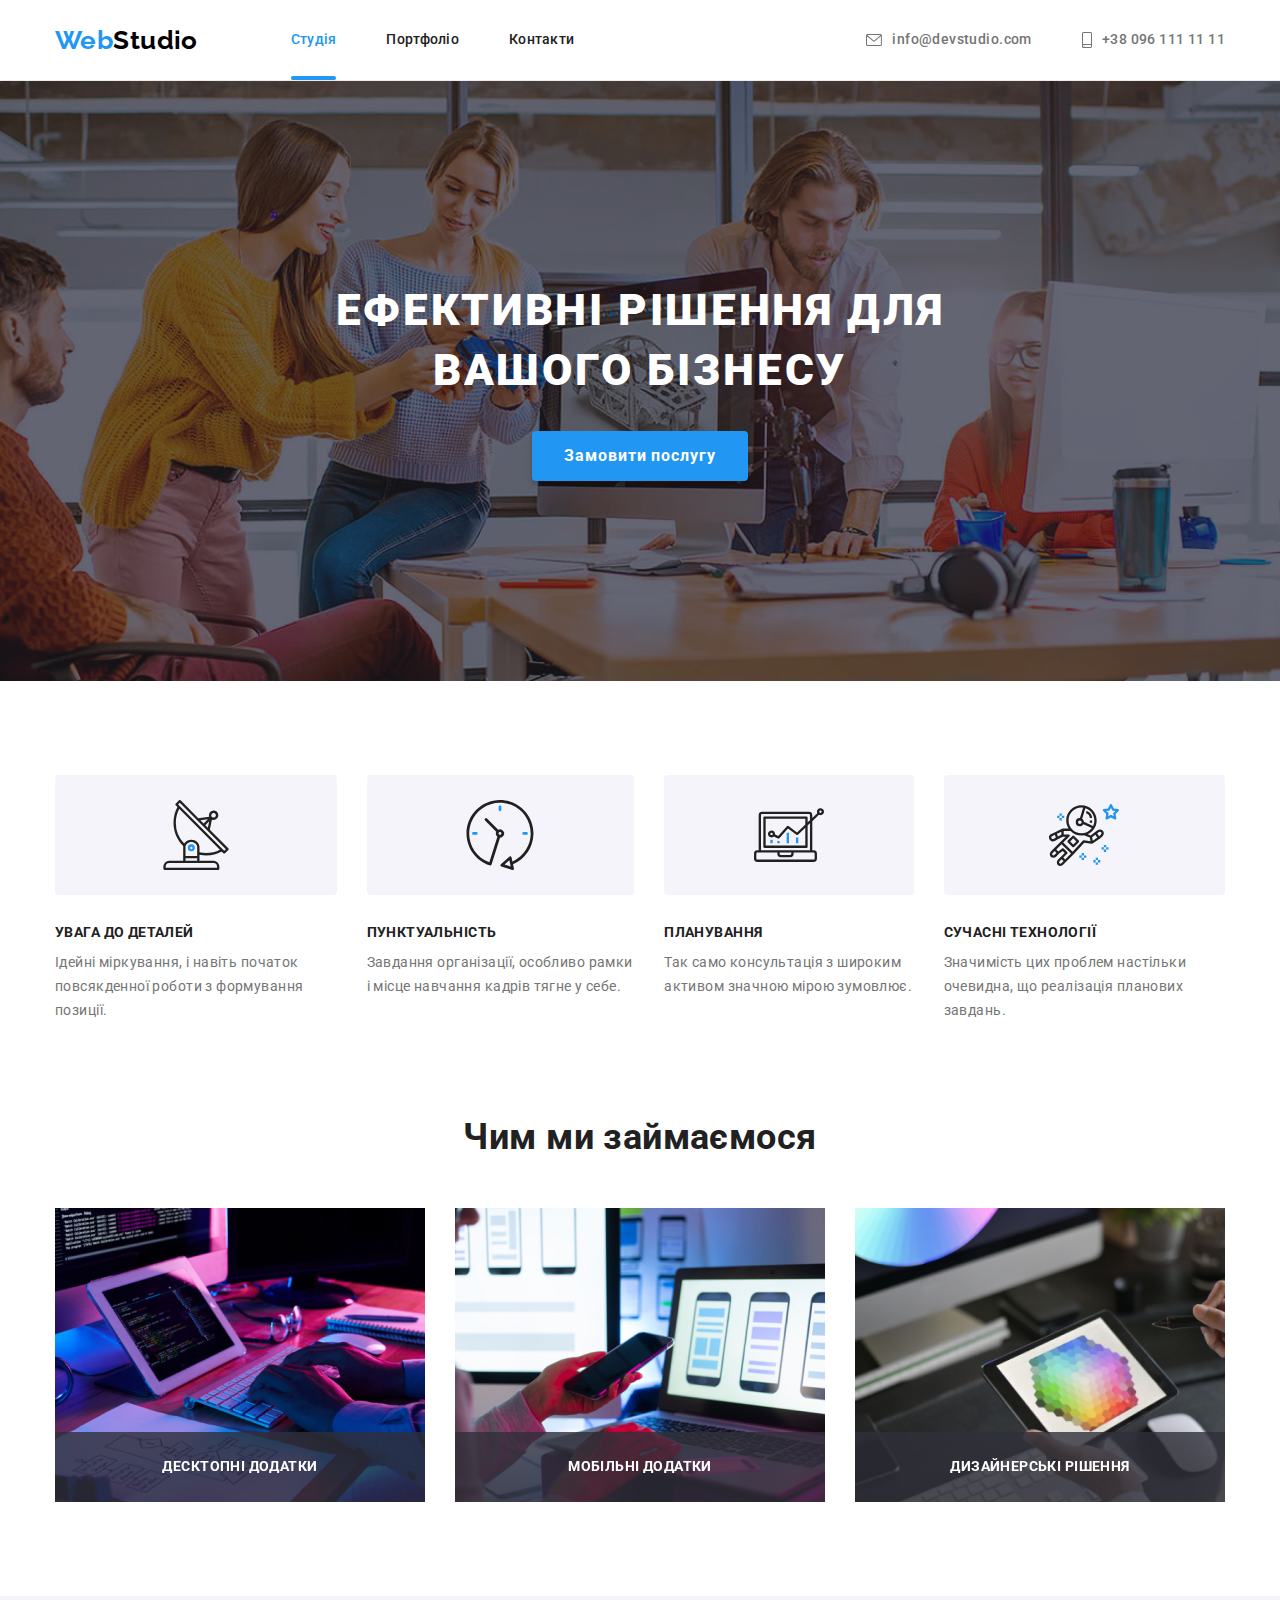
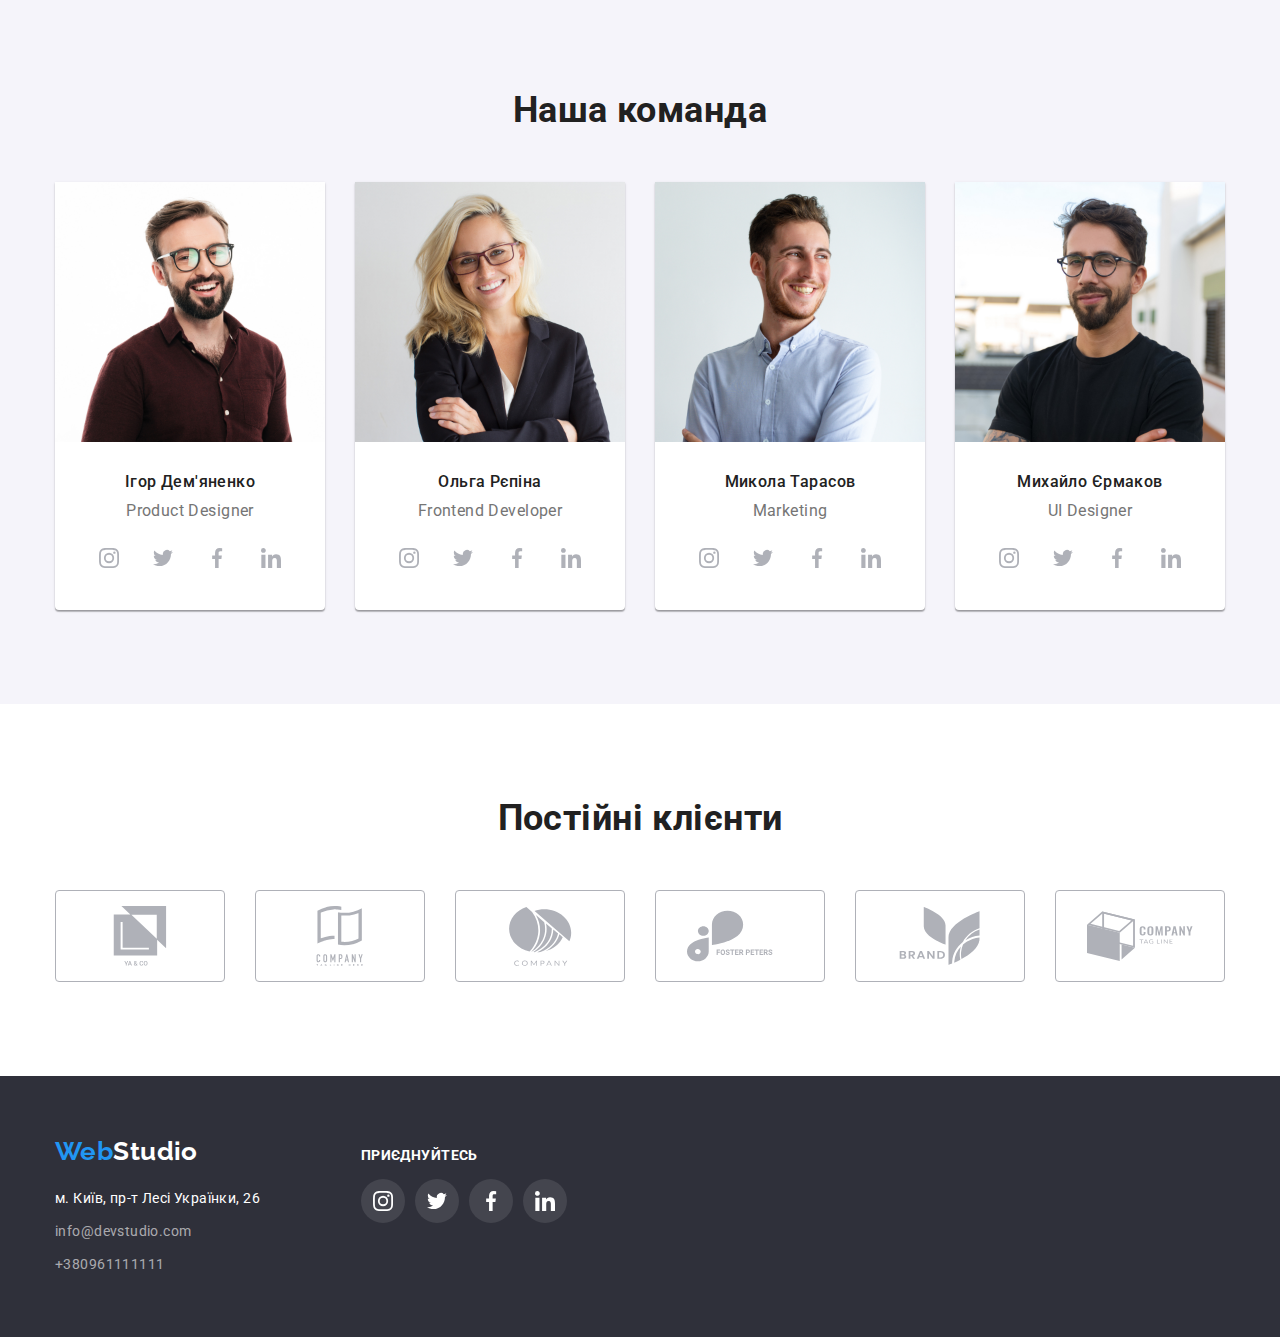
==== index.html @ 19f2d541 "modal-structure" ====
<!DOCTYPE html>
<html lang="en">
  <head>
    <meta charset="UTF-8" />
    <meta http-equiv="X-UA-Compatible" content="IE=edge" />
    <meta name="viewport" content="width=device-width, initial-scale=1.0" />
    <title>Document</title>
    <link rel="preconnect" href="https://fonts.googleapis.com" />
    <link rel="preconnect" href="https://fonts.gstatic.com" crossorigin />
    <link
      href="https://fonts.googleapis.com/css2?family=Raleway:wght@700&family=Roboto:wght@400;500;700;900&display=swap"
      rel="stylesheet"
    />
    <link
      rel="stylesheet"
      href="https://cdnjs.cloudflare.com/ajax/libs/modern-normalize/1.1.0/modern-normalize.min.css"
    />
    <link rel="stylesheet" href="./css/styles.css" />
  </head>
  <body>
    <header class="page-header">
      <div class="container">
        <nav class="nav">
          <a href="./index.html" class="logo-web"
            >Web<span class="logo-studio">Studio</span></a
          >
          <ul class="site-nav list">
            <li class="item">
              <div class="thumb-link">
                <a href="./index.html" class="link current">Студія</a>
              </div>
            </li>
            <li class="item">
              <a href="./portfolio.html" class="link">Портфоліо</a>
            </li>
            <li class="item"><a href="" class="link">Контакти</a></li>
          </ul>
        </nav>

        <ul class="auth-nav list">
          <li class="item">
            <a href="mailto:info@devstudio.com" class="link">
              <svg class="icon-mail">
                <use href="./img/sprite.svg#icon-mail"></use></svg
              >info@devstudio.com
            </a>
          </li>
          <li class="item">
            <a href="tel:+380961111111" class="link">
              <svg class="icon-phone">
                <use href="./img/sprite.svg#icon-phone"></use></svg
              >+38 096 111 11 11</a
            >
          </li>
        </ul>
      </div>
    </header>
    <main>
      <div class="backdrop is-hidden" data-modal>
        <div class="modal">
          <form>
            <p>Залиште свої дані, ми вам передзвонимо</p>
            <label for="name">Ім'я</label>
            <input type="text" name="name" id="name">
            <label for="tel">Телефон</label>
            <input type="tel" name="tel" id="tel"> 
            <label for="email">Пошта</label>
            <input type="email" name="email" id="email"> 
            <textarea name="" id="" cols="30" rows="10"></textarea>
            <button type="submit">Відправити</button> 
          </form>
          <button class="button-modal" data-modal-close>&#10006;</button>
        </div>
      </div>

      <section class="hero">
        <div class="container">
          <h1 class="hero-title">Ефективні рішення для вашого бізнесу</h1>
          <button type="button" class="button primary" data-modal-open>
            Замовити послугу
          </button>
        </div>
      </section>

      <section class="section">
        <div class="container">
          <h2 class="section-title visually-hidden">
            Приклади ефективних рішень
          </h2>
          <ul class="feature-list list">
            <li class="item">
              <div class="icons">
                <svg class="icon" width="70" height="70">
                  <use href="./img/sprite.svg#icon-antenna"></use>
                </svg>
              </div>

              <h3 class="title">Увага до деталей</h3>
              <p class="text">
                Ідейні міркування, і навіть початок повсякденної роботи з
                формування позиції.
              </p>
            </li>
            <li class="item">
              <div class="icons">
                <svg class="icon" width="70" height="70">
                  <use href="./img/sprite.svg#icon-clock"></use>
                </svg>
              </div>

              <h3 class="title">Пунктуальність</h3>
              <p class="text">
                Завдання організації, особливо рамки і місце навчання кадрів
                тягне у себе.
              </p>
            </li>
            <li class="item">
              <div class="icons">
                <svg class="icon" width="70" height="70">
                  <use href="./img/sprite.svg#icon-diagram"></use>
                </svg>
              </div>

              <h3 class="title">Планування</h3>
              <p class="text">
                Так само консультація з широким активом значною мірою зумовлює.
              </p>
            </li>
            <li class="item">
              <div class="icons">
                <svg class="icon" width="70" height="70">
                  <use href="./img/sprite.svg#icon-astronaut"></use>
                </svg>
              </div>

              <h3 class="title">Сучасні технології</h3>
              <p class="text">
                Значимість цих проблем настільки очевидна, що реалізація
                планових завдань.
              </p>
            </li>
          </ul>
        </div>
      </section>

      <section class="section work">
        <div class="container">
          <h2 class="section-title ex">Чим ми займаємося</h2>
          <ul class="examples list">
            <li class="item">
              <div class="thumb-item">
                <img src="./img/box1.jpg" alt="Створення сайтів" width="370" />
                <p class="item-name">Десктопні додатки</p>
              </div>
            </li>
            <li class="item">
              <div class="thumb-item">
                <img src="./img/img.jpg" alt="Розробка додатків" width="370" />
                <p class="item-name">Мобільні додатки</p>
              </div>
            </li>
            <li class="item">
              <div class="thumb-item">
                <img src="./img/box3.jpg" alt="Дизайн" width="370" />
                <p class="item-name">Дизайнерські рішення</p>
              </div>
            </li>
          </ul>
        </div>
      </section>

      <section class="section teems">
        <div class="container">
          <h2 class="section-title stuffs">Наша команда</h2>
          <ul class="teem list">
            <li class="stuff">
              <img src="./img/2(2).jpg" alt="Фото" width="270" />
              <div class="stuff-name">
                <h3 class="title">Ігор Дем'яненко</h3>
                <p class="title-stuff">Product Designer</p>
                <ul class="s-links list">
                  <li class="item">
                    <a href="https://www.instagram.com/" class="link">
                      <svg class="icon-sl">
                        <use href="./img/sprite.svg#icon-instagram"></use>
                      </svg>
                    </a>
                  </li>
                  <li class="item">
                    <a href="https://www.twitter.com/" class="link">
                      <svg class="icon-sl">
                        <use href="./img/sprite.svg#icon-twitter"></use>
                      </svg>
                    </a>
                  </li>
                  <li class="item">
                    <a href="https://www.facebook.com/" class="link">
                      <svg class="icon-sl">
                        <use href="./img/sprite.svg#icon-facebook"></use>
                      </svg>
                    </a>
                  </li>
                  <li class="item">
                    <a href="https://www.linkedin.com/" class="link">
                      <svg class="icon-sl">
                        <use href="./img/sprite.svg#icon-linkedin"></use>
                      </svg>
                    </a>
                  </li>
                </ul>
              </div>
            </li>
            <li class="stuff">
              <img src="./img/2(1).jpg" alt="Фото" width="270" />
              <div class="stuff-name">
                <h3 class="title">Ольга Рєпіна</h3>
                <p class="title-stuff">Frontend Developer</p>

                <ul class="s-links list">
                  <li class="item">
                    <a href="https://www.instagram.com/" class="link">
                      <svg class="icon-sl">
                        <use href="./img/sprite.svg#icon-instagram"></use>
                      </svg>
                    </a>
                  </li>
                  <li class="item">
                    <a href="https://www.twitter.com/" class="link">
                      <svg class="icon-sl">
                        <use href="./img/sprite.svg#icon-twitter"></use>
                      </svg>
                    </a>
                  </li>
                  <li class="item">
                    <a href="https://www.facebook.com/" class="link">
                      <svg class="icon-sl">
                        <use href="./img/sprite.svg#icon-facebook"></use>
                      </svg>
                    </a>
                  </li>
                  <li class="item">
                    <a href="https://www.linkedin.com/" class="link">
                      <svg class="icon-sl">
                        <use href="./img/sprite.svg#icon-linkedin"></use>
                      </svg>
                    </a>
                  </li>
                </ul>
              </div>
            </li>
            <li class="stuff">
              <img src="./img/4(2).jpg" alt="Фото" width="270" />
              <div class="stuff-name">
                <h3 class="title">Микола Тарасов</h3>
                <p class="title-stuff">Marketing</p>
                <ul class="s-links list">
                  <li class="item">
                    <a href="https://www.instagram.com/" class="link">
                      <svg class="icon-sl">
                        <use href="./img/sprite.svg#icon-instagram"></use>
                      </svg>
                    </a>
                  </li>
                  <li class="item">
                    <a href="https://www.twitter.com/" class="link">
                      <svg class="icon-sl">
                        <use href="./img/sprite.svg#icon-twitter"></use>
                      </svg>
                    </a>
                  </li>
                  <li class="item">
                    <a href="https://www.facebook.com/" class="link">
                      <svg class="icon-sl">
                        <use href="./img/sprite.svg#icon-facebook"></use>
                      </svg>
                    </a>
                  </li>
                  <li class="item">
                    <a href="https://www.linkedin.com/" class="link">
                      <svg class="icon-sl">
                        <use href="./img/sprite.svg#icon-linkedin"></use>
                      </svg>
                    </a>
                  </li>
                </ul>
              </div>
            </li>
            <li class="stuff">
              <img src="./img/4(1).jpg" alt="Фото" width="270" />
              <div class="stuff-name">
                <h3 class="title">Михайло Єрмаков</h3>
                <p class="title-stuff">UI Designer</p>
                <ul class="s-links list">
                  <li class="item">
                    <a href="https://www.instagram.com/" class="link">
                      <svg class="icon-sl">
                        <use href="./img/sprite.svg#icon-instagram"></use>
                      </svg>
                    </a>
                  </li>
                  <li class="item">
                    <a href="https://www.twitter.com/" class="link">
                      <svg class="icon-sl">
                        <use href="./img/sprite.svg#icon-twitter"></use>
                      </svg>
                    </a>
                  </li>
                  <li class="item">
                    <a href="https://www.facebook.com/" class="link">
                      <svg class="icon-sl">
                        <use href="./img/sprite.svg#icon-facebook"></use>
                      </svg>
                    </a>
                  </li>
                  <li class="item">
                    <a href="https://www.linkedin.com/" class="link">
                      <svg class="icon-sl">
                        <use href="./img/sprite.svg#icon-linkedin"></use>
                      </svg>
                    </a>
                  </li>
                </ul>
              </div>
            </li>
          </ul>
        </div>
      </section>
      <section class="clients">
        <div class="container">
          <h2 class="section-title">Постійні клієнти</h2>
          <ul class="item list">
            <li class="name">
              <a href="" class="link">
                <svg class="client">
                  <use href="./img/sprite.svg#icon-client1"></use>
                </svg>
              </a>
            </li>
            <li class="name">
              <a href="" class="link">
                <svg class="client">
                  <use href="./img/sprite.svg#icon-client2"></use>
                </svg>
              </a>
            </li>
            <li class="name">
              <a href="" class="link">
                <svg class="client">
                  <use href="./img/sprite.svg#icon-client3"></use>
                </svg>
              </a>
            </li>
            <li class="name">
              <a href="" class="link">
                <svg class="client">
                  <use href="./img/sprite.svg#icon-client4"></use>
                </svg>
              </a>
            </li>
            <li class="name">
              <a href="" class="link">
                <svg class="client">
                  <use href="./img/sprite.svg#icon-client5"></use>
                </svg>
              </a>
            </li>
            <li class="name">
              <a href="" class="link">
                <svg class="client">
                  <use href="./img/sprite.svg#icon-client6"></use>
                </svg>
              </a>
            </li>
          </ul>
        </div>
      </section>
    </main>

    <footer class="footer">
      <div class="container">
        <div>
          <a href="./index.html" class="logo-web"
            >Web<span class="logo-studio">Studio</span></a
          >
          <address class="adress-list">
            <ul class="adress list">
              <li class="item">
                <a
                  href="https://goo.gl/maps/kBUqozYKJx82z9vv9"
                  target="_blank"
                  rel="noreferrel noopener"
                  class="adress-link"
                  >м. Київ, пр-т Лесі Українки, 26</a
                >
              </li>
              <li class="item">
                <a href="mailto:info@devstudio.com" class="adress-auth"
                  >info@devstudio.com</a
                >
              </li>
              <li class="item">
                <a href="tel:+380961111111" class="adress-auth"
                  >+380961111111</a
                >
              </li>
            </ul>
          </address>
        </div>
        <div class="social-link">
          <p class="footer-item">Приєднуйтесь</p>
          <ul class="s-links list">
            <li class="item">
              <a href="https://www.instagram.com/" class="link sl">
                <svg class="icon-sl">
                  <use href="./img/sprite.svg#icon-instagram"></use>
                </svg>
              </a>
            </li>
            <li class="item">
              <a href="https://www.twitter.com/" class="link sl">
                <svg class="icon-sl">
                  <use href="./img/sprite.svg#icon-twitter"></use>
                </svg>
              </a>
            </li>
            <li class="item">
              <a href="https://www.facebook.com/" class="link sl">
                <svg class="icon-sl">
                  <use href="./img/sprite.svg#icon-facebook"></use>
                </svg>
              </a>
            </li>
            <li class="item">
              <a href="https://www.linkedin.com/" class="link sl">
                <svg class="icon-sl">
                  <use href="./img/sprite.svg#icon-linkedin"></use>
                </svg>
              </a>
            </li>
          </ul>
        </div>
      </div>
    </footer>
    <script src="./js/modal.js"></script>
  </body>
</html>
---- css/styles.css ----
:root {
  --primary-text-color: #757575;
  --title-text-color: #212121;
  --accent: #2196f3;
  --white: #ffffff;
  --black: #000000;
  --footer-auth: rgba(255, 255, 255, 0.6);
  --secondary-bgr: #f5f4fa;
  --primary-bgr: #f5f5f5;
  --bgr-footer-hiro: #2f303a;
  --icon-color: #afb1b8;
  --timing-function: cubic-bezier(0.4, 0, 0.2, 1);
}

html {
  box-sizing: border-box;
}

*,
*::before,
*::after {
  box-sizing: inherit;
}

body {
  color: var(--primary-text-color);
  background-color: var(--white);
  font-family: "Roboto", sans-serif, "Raleway", sans-serif;
  font-size: 14px;
  letter-spacing: 0.03em;
}

h1,
h2,
h3,
h4,
h5,
h6,
p {
  margin: 0;
}

img {
  display: block;
  max-width: 100%;
  height: auto;
}
address {
  // или через класс .footer-adress
  font-style: normal;
}
button {
  display: block;
  cursor: pointer;
  border: none;
  border-radius: 4px;
}
.section {
  padding-top: 94px;
  padding-bottom: 94px;
}
.container {
  width: 1200px;
  padding: 0 15px;
  margin: 0 auto;
}
.list {
  list-style: none;
  padding-left: 0;
  margin: 0;
}
.link {
  text-decoration: none;
  // color: inherit;
}
.page-header {
  border-bottom: 1px solid #ececec;
}
.page-header .container {
  display: flex;
  align-items: center;
}

.nav {
  display: flex;
  align-items: center;
}

.logo-web {
  margin-right: 93px;

  color: var(--accent);
  font-family: "Raleway";
  text-decoration: none;
  font-weight: 700;
  font-size: 26px;
  line-height: 1.19;
}

.logo-studio {
  color: var(--black);
  font-family: "Raleway";
  text-decoration: none;
  font-weight: 700;
  font-size: 26px;
  line-height: 1.19;
}

/* site-nav */
.site-nav {
  display: flex;
}

.site-nav .item:not(:last-child) {
  margin-right: 50px;
}

.site-nav .link {
  display: block;
  padding-top: 32px;
  padding-bottom: 32px;
  color: var(--title-text-color);
  font-family: "Roboto";
  font-weight: 500;
  font-size: 14px;
  line-height: 1.14;
  letter-spacing: 0.02em;

  transition: color 250ms var(--timing-function);
  
}


.site-nav {
  list-style-type: none;
}

.site-nav .link:hover,
.site-nav .link:focus {
  color: var(--accent);
}
.site-nav .link.current {
  color: var(--accent);
}
.thumb-link{
  position: relative;
  
}
.site-nav .link.current::after{
  content: "";
  position: absolute;
  display: flex;
  background: var(--accent);
  border-radius: 2px;
  border-bottom: 1px solid var(--accent);
  width: 100%;
  height: 4px;
  left: 0;
  bottom: 0;
}
/* auth-nav */
.auth-nav {
  display: flex;
  margin-left: auto;
}
.auth-nav {
  list-style-type: none;
}
.icon-mail {
  width: 16px;
  height: 12px;
  margin-right: 10px;
  fill: currentColor;

}
.icon-mail:hover,
.icon-mail:focus {
  fill: var(--accent);
}
.icon-phone {
  width: 10px;
  height: 16px;
  margin-right: 10px;
  fill: currentColor;

  transition: color 250ms var(--timing-function);
}
.icon-phone:hover,
.icon-phone:focus {
  fill: var(--accent);
}

.auth-nav .item {
  margin-left: auto;
}

.auth-nav .item + .item {
  margin-left: 50px;
}
.auth-nav .link {
  display: flex;
  align-items: center;
  color: var(--primary-text-color);
  font-family: "Roboto";
  font-weight: 500;
  font-size: 14px;
  line-height: 1.14;
  transition: color 250ms var(--timing-function);
}

.auth-nav .link:hover,
.auth-nav .link:focus {
  color: var(--accent);
}
.backdrop{
  position: fixed;
  top: 0;
  left: 0;
  width: 100%;
  height: 100%;
  background-color: rgba(33, 32, 30, 0.192);
  
  opacity: 1;
  transition: opacity 250ms var(--timing-function);
}
.backdrop.is-hidden{
  opacity: 0;
  pointer-events: none;
}
.backdrop.is-hidden .modal{
  transform: translate(-50%, -50%) scale(0.9);
}
.modal{
  position: absolute;
  top: 50%;
  left: 50%;

  width: 600px;
  height: 400px;
  padding: 15px;
  background-color: #ffffff;

opacity: 1;
  transform: translate(-50%, -50%) scale(1);
  transition: 250ms var(--timing-function);
}
.textarea{
  resize: none;
}

/* hero */
.hero {
  padding: 200px 0;
  text-align: center;
  background-color: var(--bgr-footer-hiro);

  max-width: 1600px;
  height: 600px;
  margin-right: auto;
  margin-left: auto;
  background-image: linear-gradient(
      to right,
      rgba(47, 48, 58, 0.4),
      rgba(47, 48, 58, 0.4)
    ),
    url(../img/hiro.jpg);
  background-repeat: no-repeat;
  background-position: center;
  background-size: cover;
}

.hero-title {
  width: 696px;
  margin: 0 auto;
  margin-bottom: 30px;

  font-family: "Roboto";
  font-style: 400;
  font-weight: 900;
  font-size: 44px;
  line-height: 1.36;

  letter-spacing: 0.06em;
  text-transform: uppercase;
  color: var(--white);
}

/* button */
.button {
  color: var(--title-text-color);
  background-color: var(--primary-bgr);
  border-color: transparent;
  display: inline-block;
  border-radius: 4px;
}
.button-modal{
  position: absolute;
  top: 0;
  right: 0;
  border-radius: 50%;
  width: 30px;
  height: 30px;
  padding: 6px;
  margin-top: 8px;
  margin-right: 8px;
  background-image: url(../img/close.svg);
  
}
.modal-icon{
  width: 30px;
  height: 30px;
}
.button.primary {
  padding: 10px 32px;
  min-width: 216px;
  box-shadow: 0px 4px 4px rgba(0, 0, 0, 0.15);

  color: var(--white);
  background-color: var(--accent);
  font-family: "Roboto";
  font-style: normal;
  font-weight: 700;
  font-size: 16px;
  line-height: 1.88;
  align-items: center;

  letter-spacing: 0.06em;
  cursor: pointer;
}

.button.secondary {
  padding: 6px 22px;
  background-color: var(--secondary-bgr);
  color: var(--title-text-color);
  background-color: var(--secondary-bgr);
  font-family: "Roboto";
  font-style: normal;
  font-weight: 500;
  font-size: 16px;
  line-height: 1.62;
  letter-spacing: 0.03em;
  cursor: pointer;
  
  transition: background-color 250ms var(--timing-function), color 250ms var(--timing-function), box-shadow 250ms var(--timing-function);
}

.button.secondary:hover,
.button.secondary:focus {
  box-shadow: 10px 10px 8px 2px rgba(0, 0, 0, 0.3);
  color: var(--white);
  background-color: var(--accent);
}

.button-nav {
  display: flex;
  justify-content: center;
  margin-bottom: 50px;
  gap: 8px;
}
.button-nav .button.secondary:not(:last-child) {
  margin-right: 8px;
}

/* section-title */

.section.no-padding {
  padding-top: 0;
}

.section-title {
  margin-bottom: 50px;
  color: var(--title-text-color);
  font-weight: 700;
  font-size: 36px;
  line-height: 1.16;
  text-align: center;
}

.section-title-portfolio {
  margin-top: 0;
  margin-bottom: 0;
}

.visually-hidden {
  position: absolute;
  width: 1px;
  height: 1px;
  margin: -1px;
  border: 0;
  padding: 0;
  white-space: nowrap;
  clip-path: inset(100%);
  clip: rect(0 0 0 0);
  overflow: hidden;
}

/* feature-list */
.feature-list .title {
  margin-top: 0;
  margin-bottom: 10px;
  color: var(--title-text-color);
  font-weight: 700;
  font-size: 14px;
  line-height: 1.14;
  text-transform: uppercase;
}

.feature-list .text {
  margin-top: 0;
  margin-bottom: 0;
  font-size: 14px;
  line-height: 1.71;
}

.icons {
  margin-bottom: 30px;
  background-color: var(--secondary-bgr);
  display: flex;
  justify-content: center;
  align-items: center;
  height: 120px;
  border-radius: 4px;
}

.icon {
}

.feature-list .item:not(:last-child) {
  margin-right: 30px;
}

.feature-list {
  display: flex;

  list-style-type: none;
}

.examples {
  
  display: flex;

  list-style-type: none;
}
.ex {
  margin-bottom: 50px;
}
.thumb-item{
  position: relative;

}

.examples .item {
  
}
.examples .item + .item {
  margin-left: 30px;
}

.item-name{
  position: absolute;
  display: flex;
  bottom: 0;
  width: 100%;
  height: 70px;
  justify-content: center;
  align-items: center;
   
font-weight: 700;
line-height: 1.14;
text-transform: uppercase;
color: #FFFFFF;
background: rgba(47, 48, 58, 0.8);
}

.work {
  padding-top: 0;
}
/* teem */
.section-title.stuffs {
  margin-bottom: 50px;
}
.teem .title {
  margin-bottom: 10px;

  color: var(--title-text-color);

  font-weight: 500;
  font-size: 16px;
  line-height: 1.19;
  text-align: center;
}
.teem .stuff:not(:last-child) {
  margin-right: 30px;
}

.teems {
  background-color: var(--secondary-bgr);
}
.teem {
  display: flex;

  list-style-type: none;
  font-weight: 400;
  font-size: 16px;
  line-height: 1.19;
  text-align: center;
}
.teem .title-stuff {
}
.stuff {
  background: #ffffff;
  /* material shadow v1 */

  box-shadow: 0px 1px 3px rgba(0, 0, 0, 0.12), 0px 1px 1px rgba(0, 0, 0, 0.14),
    0px 2px 1px rgba(0, 0, 0, 0.2);
  border-radius: 0px 0px 4px 4px;
}
.stuff-name {
  padding: 30px 0;
}
.s-links {
  display: flex;
  margin-top: 16px;
  justify-content: center;
}

.s-links .item {
  margin-right: 10px;
}
.s-links .item:last-child {
  margin-right: 0;
}
.s-links .link {
  display: flex;
  justify-content: center;
  align-items: center;
  color: var(--icon-color);
  width: 44px;
  height: 44px;
  border-radius: 50%;
  border: none;
  transition: color 250ms var(--timing-function), background-color 250ms var(--timing-function);
}
.s-links .link:hover,
.s-links .link:focus {
  color: var(--white);
  background-color: var(--accent);
}

.s-links .item:last-child {
  margin-right: 0;
}
.s-links .link.sl {
  color: var(--white);
  background: rgba(255, 255, 255, 0.1);
  transition: background-color 250ms var(--timing-function);
}
.s-links .link.sl:hover,
.s-links .link.sl:focus {
  background-color: var(--accent);
}

.icon-sl {
  width: 20px;
  height: 20px;
  fill: currentColor;
}

/* project */

.project {
  display: flex;
  flex-wrap: wrap;
  gap: 30px;
  
  
}
.thumb-project{
  position: relative;
  overflow: hidden;
}
.project-name .overlay{
  
  width: 100%;
  height: 100%;
  position: absolute;
  background-color: rgba(33, 150, 243, 0.9);
  
  transform: translateY(100%);
  transition: transform 250ms var(--timing-function);

  font-family: 'Roboto';
font-style: normal;
font-weight: 400;
font-size: 18px;
line-height: 1.56;
letter-spacing: 0.03em;
padding: 63px 24px;

color: #FFFFFF;
}

.project .link {
  display: block;
  transition: box-shadow 250ms var(--timing-function);
  
}
.project .link:hover,
.project .link:focus {
  box-shadow: 10px 10px 8px 2px rgba(0, 0, 0, 0.3);
  
}
.project-name {
  width: 370px;
  

  
}
.project .link:hover .overlay, .project .link:focus .overlay{
  transform: translateY(0);
  
}

.project-name:nth-child(3n) {
  margin-right: 0px;
}
.project-name:nth-last-child(-n + 3) {
  margin-bottom: 0;
}
.project-name .title-name {
  padding: 20px 24px;
  border: 1px solid #ececec;
  
}

.project .title {
  margin-bottom: 4px;

  color: var(--title-text-color);
  font-weight: 700;
  font-size: 18px;
  line-height: 2;
  letter-spacing: 0.06em;
}

.project .title-project {
  margin-top: 0;
  font-family: "Roboto";
  font-style: normal;
  font-weight: 400;
  font-size: 16px;
  line-height: 1.88;
  letter-spacing: 0.03em;
  color: var(--primary-text-color);
}
.clients {
  padding-top: 94px;
  padding-bottom: 94px;
}
.clients .item {
  display: flex;
  gap: 30px;
}
.clients .name:last-child {
  margin-right: 0;
}
.name .link {
  width: 170px;
  height: 92px;
  border-radius: 4px;
  border: 1px solid;
  display: flex;
  align-items: center;
  justify-content: center;
  color: var(--icon-color);
  transition: color 250ms var(--timing-function), background-color 250ms var(--timing-function);
}
.clients .name {
}
.name .link:hover,
.name .link:focus {
  color: var(--accent);
  background-color: var(--secondary-bgr);
}
.client {
  width: 106px;
  height: 60px;
  fill: currentColor;
}


.adress .adress-link {
  color: var(--white);
  font-weight: 400;
  font-size: 14px;
  line-height: 1.71;
  transition: color 250ms var(--timing-function);
}

.adress .adress-link:hover,
.adress .adress-link:focus {
  color: var(--accent);
}

.adress .adress-auth {
  color: var(--footer-auth);
  font-weight: 400;
  font-size: 14px;
  line-height: 1.71;
  transition: color 250ms var(--timing-function);
}

.adress .adress-auth:hover,
.adress .adress-auth:focus {
  color: var(--accent);
}
.adress {
}
.adress-list {
  font-style: normal;
  margin-top: 20px;
}
.link {
  text-decoration: none;
}
.adress-auth {
  text-decoration: none;

  font-weight: 400;
  font-size: 14px;
  line-height: 1.71;
}
.adress-link {
  text-decoration: none;
  font-weight: 400;
  font-size: 14px;
  line-height: 1.71;
}

.adress .item:not(:last-child) {
  margin-bottom: 9px;
}
footer .logo-web {
  text-decoration: none;
  color: var(--accent);
  font-family: "Raleway";
  font-weight: 700;
  font-size: 26px;
  line-height: 1.19;
}
footer .logo-studio {
  text-decoration: none;
  color: var(--white);
  font-family: "Raleway";
  font-weight: 700;
  font-size: 26px;
  line-height: 1.19;
}

.footer {
  background-color: var(--bgr-footer-hiro);
  padding: 60px 0;
}

.footer-link .s-links {
  fill: var(--white);
}
.social-link {
  margin-left: 70px;
}
.footer-item {
  font-family: "Roboto";
  font-style: normal;
  font-weight: 700;
  font-size: 14px;
  line-height: 16px;
  letter-spacing: 0.03em;
  text-transform: uppercase;
  color: var(--white);
}
.footer .container {
  display: flex;
  align-items: baseline;
}
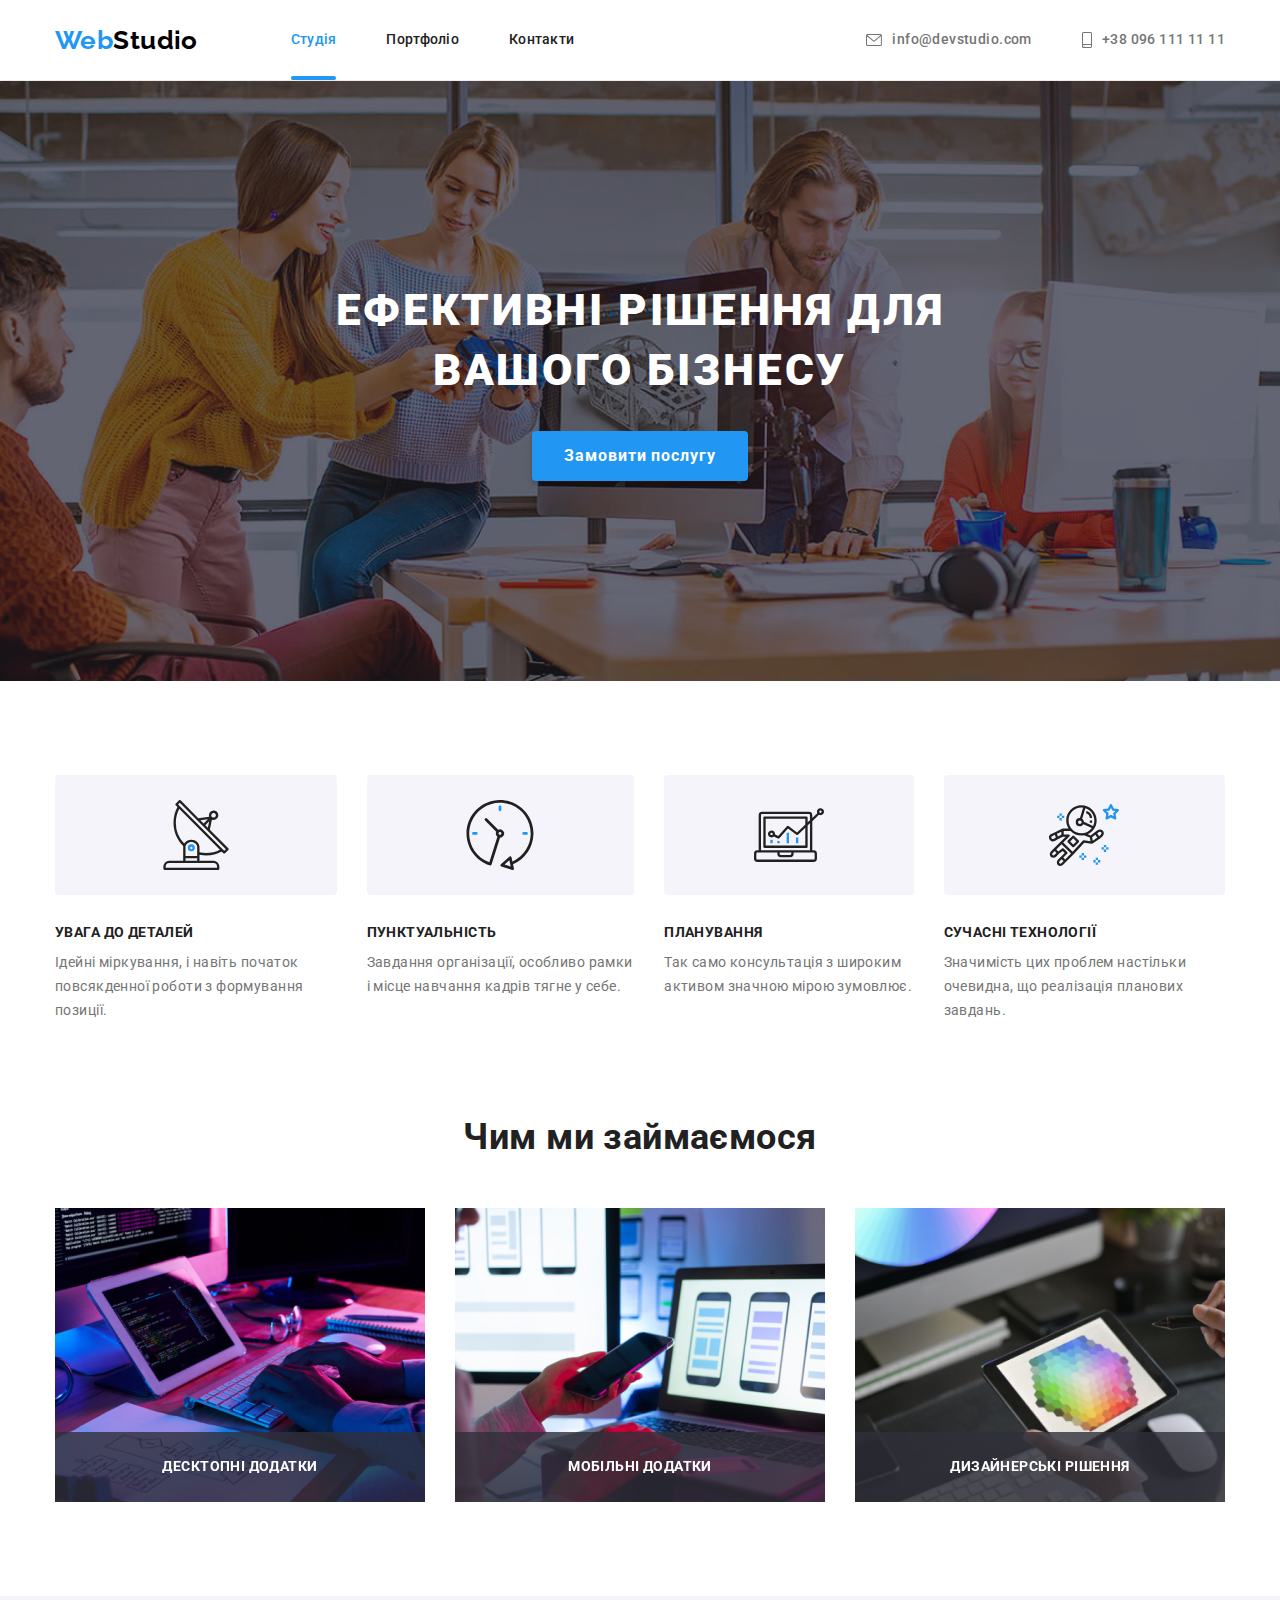
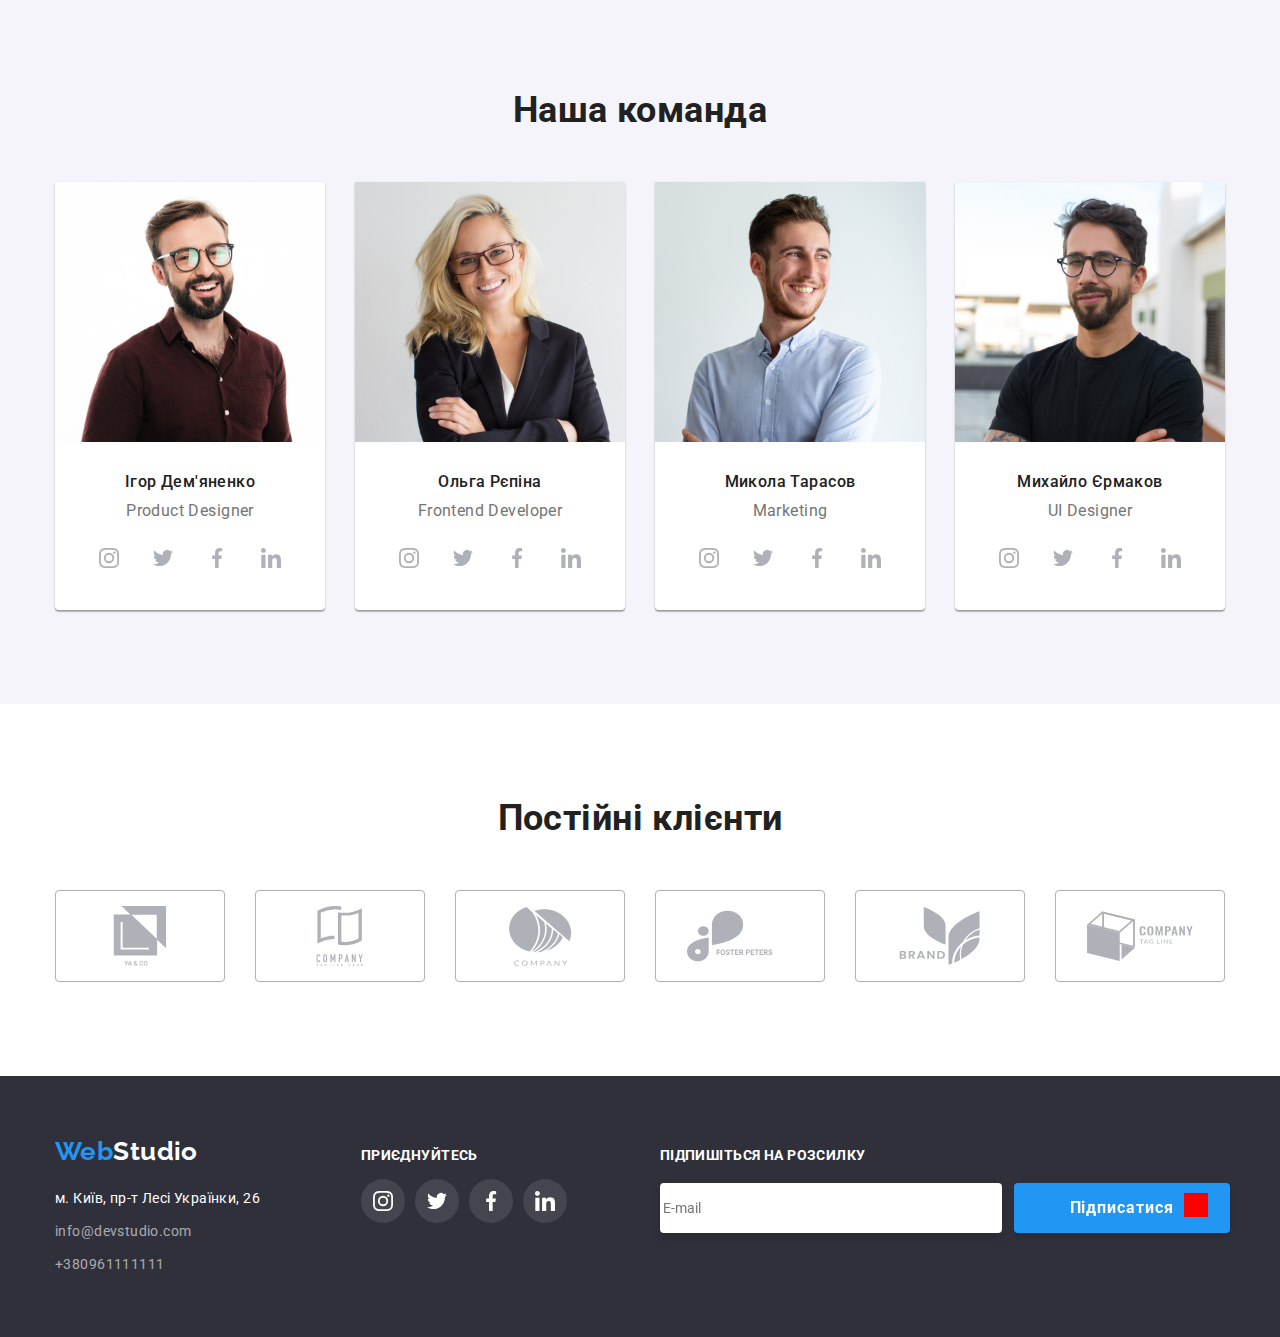
==== commit 3459ae24: "invitation-form" ====
--- a/index.html
+++ b/index.html
@@ -41,14 +41,14 @@
           <li class="item">
             <a href="mailto:info@devstudio.com" class="link">
               <svg class="icon-mail">
-                <use href="./img/sprite.svg#icon-mail"></use></svg
+                <use href="./img/sprite1.svg#icon-mail"></use></svg
               >info@devstudio.com
             </a>
           </li>
           <li class="item">
             <a href="tel:+380961111111" class="link">
               <svg class="icon-phone">
-                <use href="./img/sprite.svg#icon-phone"></use></svg
+                <use href="./img/sprite1.svg#icon-phone"></use></svg
               >+38 096 111 11 11</a
             >
           </li>
@@ -58,15 +58,31 @@
     <main>
       <div class="backdrop is-hidden" data-modal>
         <div class="modal">
-          <form>
+          <form class="form js-sreaker-form">
             <p>Залиште свої дані, ми вам передзвонимо</p>
-            <label for="name">Ім'я</label>
-            <input type="text" name="name" id="name">
-            <label for="tel">Телефон</label>
-            <input type="tel" name="tel" id="tel"> 
-            <label for="email">Пошта</label>
-            <input type="email" name="email" id="email"> 
-            <textarea name="" id="" cols="30" rows="10"></textarea>
+            <p class="form-field">
+              <label for="name" class="form-label">Ім'я</label>
+              <input class="form-input" type="text" name="name" id="name">
+            </p>
+            <p class="form-field">
+              <label for="tel">Телефон</label>
+              <input type="tel" name="tel" id="tel"> 
+            </p>
+            <p class="form-field">
+              <label for="email">Пошта</label>
+              <input type="email" name="email" id="email"> 
+            </p>
+            <p class="form-field">
+              <label for="comment">Коментар</label>
+              <textarea class="comment" name="comment" id="comment" cols="" rows="10" placeholder="Введіть текст"></textarea>
+            </p>
+            <p class="form-field">
+              <input type="checkbox" name="policy" id="policy">
+              <label for="policy">Погоджуюся з розсилкою та приймаю Умови договору</label>
+            </p>
+            
+            
+            
             <button type="submit">Відправити</button> 
           </form>
           <button class="button-modal" data-modal-close>&#10006;</button>
@@ -91,7 +107,7 @@
             <li class="item">
               <div class="icons">
                 <svg class="icon" width="70" height="70">
-                  <use href="./img/sprite.svg#icon-antenna"></use>
+                  <use href="./img/sprite1.svg#icon-antenna"></use>
                 </svg>
               </div>
 
@@ -104,7 +120,7 @@
             <li class="item">
               <div class="icons">
                 <svg class="icon" width="70" height="70">
-                  <use href="./img/sprite.svg#icon-clock"></use>
+                  <use href="./img/sprite1.svg#icon-clock"></use>
                 </svg>
               </div>
 
@@ -117,7 +133,7 @@
             <li class="item">
               <div class="icons">
                 <svg class="icon" width="70" height="70">
-                  <use href="./img/sprite.svg#icon-diagram"></use>
+                  <use href="./img/sprite1.svg#icon-diagram"></use>
                 </svg>
               </div>
 
@@ -129,7 +145,7 @@
             <li class="item">
               <div class="icons">
                 <svg class="icon" width="70" height="70">
-                  <use href="./img/sprite.svg#icon-astronaut"></use>
+                  <use href="./img/sprite1.svg#icon-astronaut"></use>
                 </svg>
               </div>
 
@@ -182,28 +198,28 @@
                   <li class="item">
                     <a href="https://www.instagram.com/" class="link">
                       <svg class="icon-sl">
-                        <use href="./img/sprite.svg#icon-instagram"></use>
+                        <use href="./img/sprite1.svg#icon-instagram"></use>
                       </svg>
                     </a>
                   </li>
                   <li class="item">
                     <a href="https://www.twitter.com/" class="link">
                       <svg class="icon-sl">
-                        <use href="./img/sprite.svg#icon-twitter"></use>
+                        <use href="./img/sprite1.svg#icon-twitter"></use>
                       </svg>
                     </a>
                   </li>
                   <li class="item">
                     <a href="https://www.facebook.com/" class="link">
                       <svg class="icon-sl">
-                        <use href="./img/sprite.svg#icon-facebook"></use>
+                        <use href="./img/sprite1.svg#icon-facebook"></use>
                       </svg>
                     </a>
                   </li>
                   <li class="item">
                     <a href="https://www.linkedin.com/" class="link">
                       <svg class="icon-sl">
-                        <use href="./img/sprite.svg#icon-linkedin"></use>
+                        <use href="./img/sprite1.svg#icon-linkedin"></use>
                       </svg>
                     </a>
                   </li>
@@ -220,28 +236,28 @@
                   <li class="item">
                     <a href="https://www.instagram.com/" class="link">
                       <svg class="icon-sl">
-                        <use href="./img/sprite.svg#icon-instagram"></use>
+                        <use href="./img/sprite1.svg#icon-instagram"></use>
                       </svg>
                     </a>
                   </li>
                   <li class="item">
                     <a href="https://www.twitter.com/" class="link">
                       <svg class="icon-sl">
-                        <use href="./img/sprite.svg#icon-twitter"></use>
+                        <use href="./img/sprite1.svg#icon-twitter"></use>
                       </svg>
                     </a>
                   </li>
                   <li class="item">
                     <a href="https://www.facebook.com/" class="link">
                       <svg class="icon-sl">
-                        <use href="./img/sprite.svg#icon-facebook"></use>
+                        <use href="./img/sprite1.svg#icon-facebook"></use>
                       </svg>
                     </a>
                   </li>
                   <li class="item">
                     <a href="https://www.linkedin.com/" class="link">
                       <svg class="icon-sl">
-                        <use href="./img/sprite.svg#icon-linkedin"></use>
+                        <use href="./img/sprite1.svg#icon-linkedin"></use>
                       </svg>
                     </a>
                   </li>
@@ -257,28 +273,28 @@
                   <li class="item">
                     <a href="https://www.instagram.com/" class="link">
                       <svg class="icon-sl">
-                        <use href="./img/sprite.svg#icon-instagram"></use>
+                        <use href="./img/sprite1.svg#icon-instagram"></use>
                       </svg>
                     </a>
                   </li>
                   <li class="item">
                     <a href="https://www.twitter.com/" class="link">
                       <svg class="icon-sl">
-                        <use href="./img/sprite.svg#icon-twitter"></use>
+                        <use href="./img/sprite1.svg#icon-twitter"></use>
                       </svg>
                     </a>
                   </li>
                   <li class="item">
                     <a href="https://www.facebook.com/" class="link">
                       <svg class="icon-sl">
-                        <use href="./img/sprite.svg#icon-facebook"></use>
+                        <use href="./img/sprite1.svg#icon-facebook"></use>
                       </svg>
                     </a>
                   </li>
                   <li class="item">
                     <a href="https://www.linkedin.com/" class="link">
                       <svg class="icon-sl">
-                        <use href="./img/sprite.svg#icon-linkedin"></use>
+                        <use href="./img/sprite1.svg#icon-linkedin"></use>
                       </svg>
                     </a>
                   </li>
@@ -294,28 +310,28 @@
                   <li class="item">
                     <a href="https://www.instagram.com/" class="link">
                       <svg class="icon-sl">
-                        <use href="./img/sprite.svg#icon-instagram"></use>
+                        <use href="./img/sprite1.svg#icon-instagram"></use>
                       </svg>
                     </a>
                   </li>
                   <li class="item">
                     <a href="https://www.twitter.com/" class="link">
                       <svg class="icon-sl">
-                        <use href="./img/sprite.svg#icon-twitter"></use>
+                        <use href="./img/sprite1.svg#icon-twitter"></use>
                       </svg>
                     </a>
                   </li>
                   <li class="item">
                     <a href="https://www.facebook.com/" class="link">
                       <svg class="icon-sl">
-                        <use href="./img/sprite.svg#icon-facebook"></use>
+                        <use href="./img/sprite1.svg#icon-facebook"></use>
                       </svg>
                     </a>
                   </li>
                   <li class="item">
                     <a href="https://www.linkedin.com/" class="link">
                       <svg class="icon-sl">
-                        <use href="./img/sprite.svg#icon-linkedin"></use>
+                        <use href="./img/sprite1.svg#icon-linkedin"></use>
                       </svg>
                     </a>
                   </li>
@@ -332,42 +348,42 @@
             <li class="name">
               <a href="" class="link">
                 <svg class="client">
-                  <use href="./img/sprite.svg#icon-client1"></use>
-                </svg>
-              </a>
-            </li>
-            <li class="name">
-              <a href="" class="link">
-                <svg class="client">
-                  <use href="./img/sprite.svg#icon-client2"></use>
-                </svg>
-              </a>
-            </li>
-            <li class="name">
-              <a href="" class="link">
-                <svg class="client">
-                  <use href="./img/sprite.svg#icon-client3"></use>
-                </svg>
-              </a>
-            </li>
-            <li class="name">
-              <a href="" class="link">
-                <svg class="client">
-                  <use href="./img/sprite.svg#icon-client4"></use>
-                </svg>
-              </a>
-            </li>
-            <li class="name">
-              <a href="" class="link">
-                <svg class="client">
-                  <use href="./img/sprite.svg#icon-client5"></use>
-                </svg>
-              </a>
-            </li>
-            <li class="name">
-              <a href="" class="link">
-                <svg class="client">
-                  <use href="./img/sprite.svg#icon-client6"></use>
+                  <use href="./img/sprite1.svg#icon-client1"></use>
+                </svg>
+              </a>
+            </li>
+            <li class="name">
+              <a href="" class="link">
+                <svg class="client">
+                  <use href="./img/sprite1.svg#icon-client2"></use>
+                </svg>
+              </a>
+            </li>
+            <li class="name">
+              <a href="" class="link">
+                <svg class="client">
+                  <use href="./img/sprite1.svg#icon-client3"></use>
+                </svg>
+              </a>
+            </li>
+            <li class="name">
+              <a href="" class="link">
+                <svg class="client">
+                  <use href="./img/sprite1.svg#icon-client4"></use>
+                </svg>
+              </a>
+            </li>
+            <li class="name">
+              <a href="" class="link">
+                <svg class="client">
+                  <use href="./img/sprite1.svg#icon-client5"></use>
+                </svg>
+              </a>
+            </li>
+            <li class="name">
+              <a href="" class="link">
+                <svg class="client">
+                  <use href="./img/sprite1.svg#icon-client6"></use>
                 </svg>
               </a>
             </li>
@@ -412,32 +428,43 @@
             <li class="item">
               <a href="https://www.instagram.com/" class="link sl">
                 <svg class="icon-sl">
-                  <use href="./img/sprite.svg#icon-instagram"></use>
+                  <use href="./img/sprite1.svg#icon-instagram"></use>
                 </svg>
               </a>
             </li>
             <li class="item">
               <a href="https://www.twitter.com/" class="link sl">
                 <svg class="icon-sl">
-                  <use href="./img/sprite.svg#icon-twitter"></use>
+                  <use href="./img/sprite1.svg#icon-twitter"></use>
                 </svg>
               </a>
             </li>
             <li class="item">
               <a href="https://www.facebook.com/" class="link sl">
                 <svg class="icon-sl">
-                  <use href="./img/sprite.svg#icon-facebook"></use>
+                  <use href="./img/sprite1.svg#icon-facebook"></use>
                 </svg>
               </a>
             </li>
             <li class="item">
               <a href="https://www.linkedin.com/" class="link sl">
                 <svg class="icon-sl">
-                  <use href="./img/sprite.svg#icon-linkedin"></use>
-                </svg>
-              </a>
-            </li>
-          </ul>
+                  <use href="./img/sprite1.svg#icon-linkedin"></use>
+                </svg>
+              </a>
+            </li>
+          </ul>
+        </div>
+        <div class="invitation">
+          <p class="invitation-name">Підпишіться на розсилку</p>
+          <p class="invitation-form">
+            <label for="email"></label>
+            <input class="email" type="email" name="email" id="email" placeholder="E-mail">
+            <button type="submit" class="button primary clic">
+              Підписатися</button>
+              
+          </p>
+          
         </div>
       </div>
     </footer>
--- a/css/styles.css
+++ b/css/styles.css
@@ -236,7 +236,7 @@
   left: 50%;
 
   width: 600px;
-  height: 400px;
+  min-height: 400px;
   padding: 15px;
   background-color: #ffffff;
 
@@ -244,8 +244,37 @@
   transform: translate(-50%, -50%) scale(1);
   transition: 250ms var(--timing-function);
 }
+.form{
+  width: 500px;
+  outline: 1px solid tomato;
+  margin-right: auto;
+  margin-left: auto;
+  padding: 20px;
+}
+.form-field{
+  outline: 1px solid blue;
+  display: flex;
+  flex-direction: column;
+  margin-bottom: 20px;
+}
+.form-field label{
+  margin-bottom: 4px;
+}
+.form-field input{
+  margin: 0;
+  padding: 11px 12px;
+  border: 1px solid rgba(33, 33, 33, 0.2);
+  border-radius: 4px;
+}
+.form-field input::placeholder{
+  color: rgba(117, 117, 117, 0.5);;
+}
 .textarea{
   resize: none;
+  
+}
+.comment{
+  padding: 12px 16px;
 }
 
 /* hero */
@@ -782,3 +811,43 @@
   display: flex;
   align-items: baseline;
 }
+.invitation{
+  
+  margin-left: 93px;
+  width: 570px;
+}
+.invitation-name{
+  margin-bottom: 20px;
+  font-family: 'Roboto';
+font-style: normal;
+font-weight: 700;
+font-size: 14px;
+line-height: 16px;
+letter-spacing: 0.03em;
+text-transform: uppercase;
+
+color: #FFFFFF;
+
+}
+.invitation-form{
+  position: relative;
+  display: flex;
+
+}
+.email{
+  margin-right: 12px;
+  border: 1px solid rgba(255, 255, 255, 0.3);
+  filter: drop-shadow(0px 4px 4px rgba(0, 0, 0, 0.15));
+border-radius: 4px;
+width: 358px;
+}
+
+.clic::after{
+  content: "";
+  position: absolute;
+  width: 24px;
+  height: 24px;
+  border-radius: 1px solid var(--black);
+  background-color: red;
+  margin-left: 10px;
+}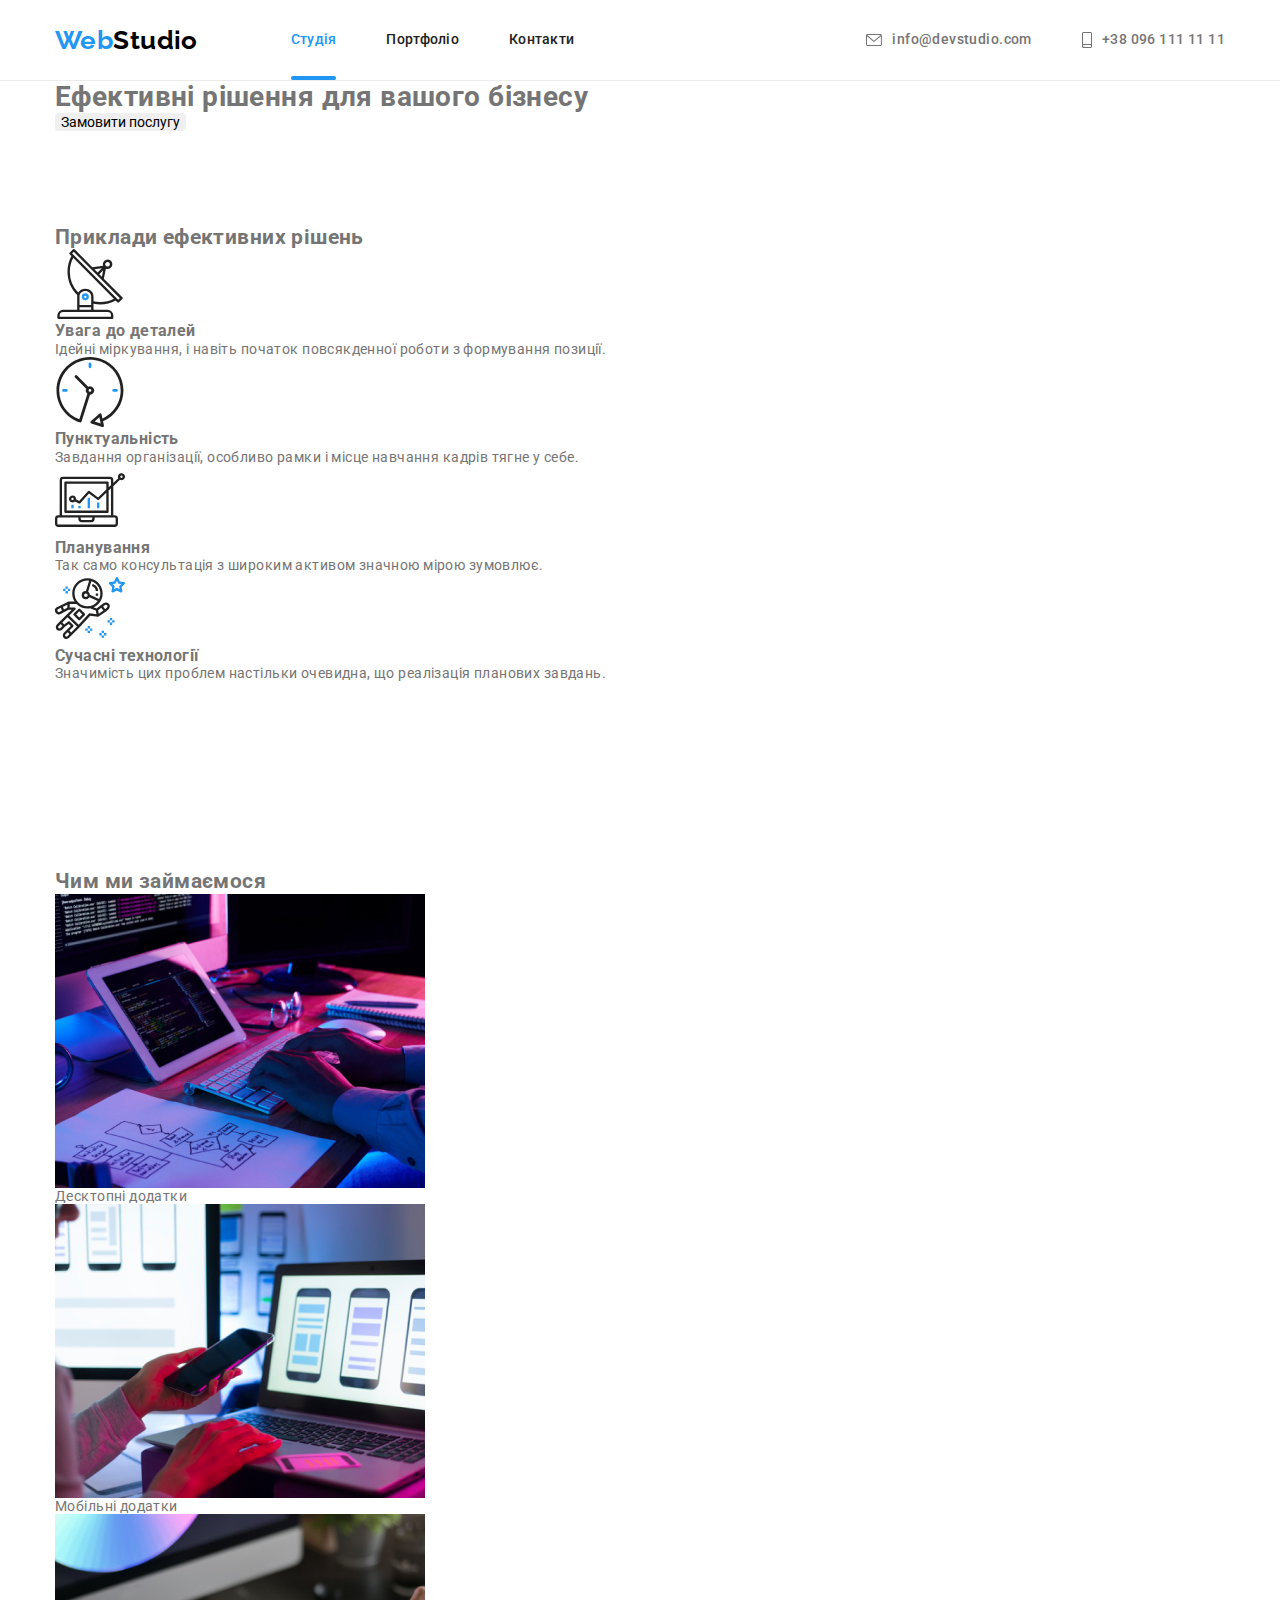
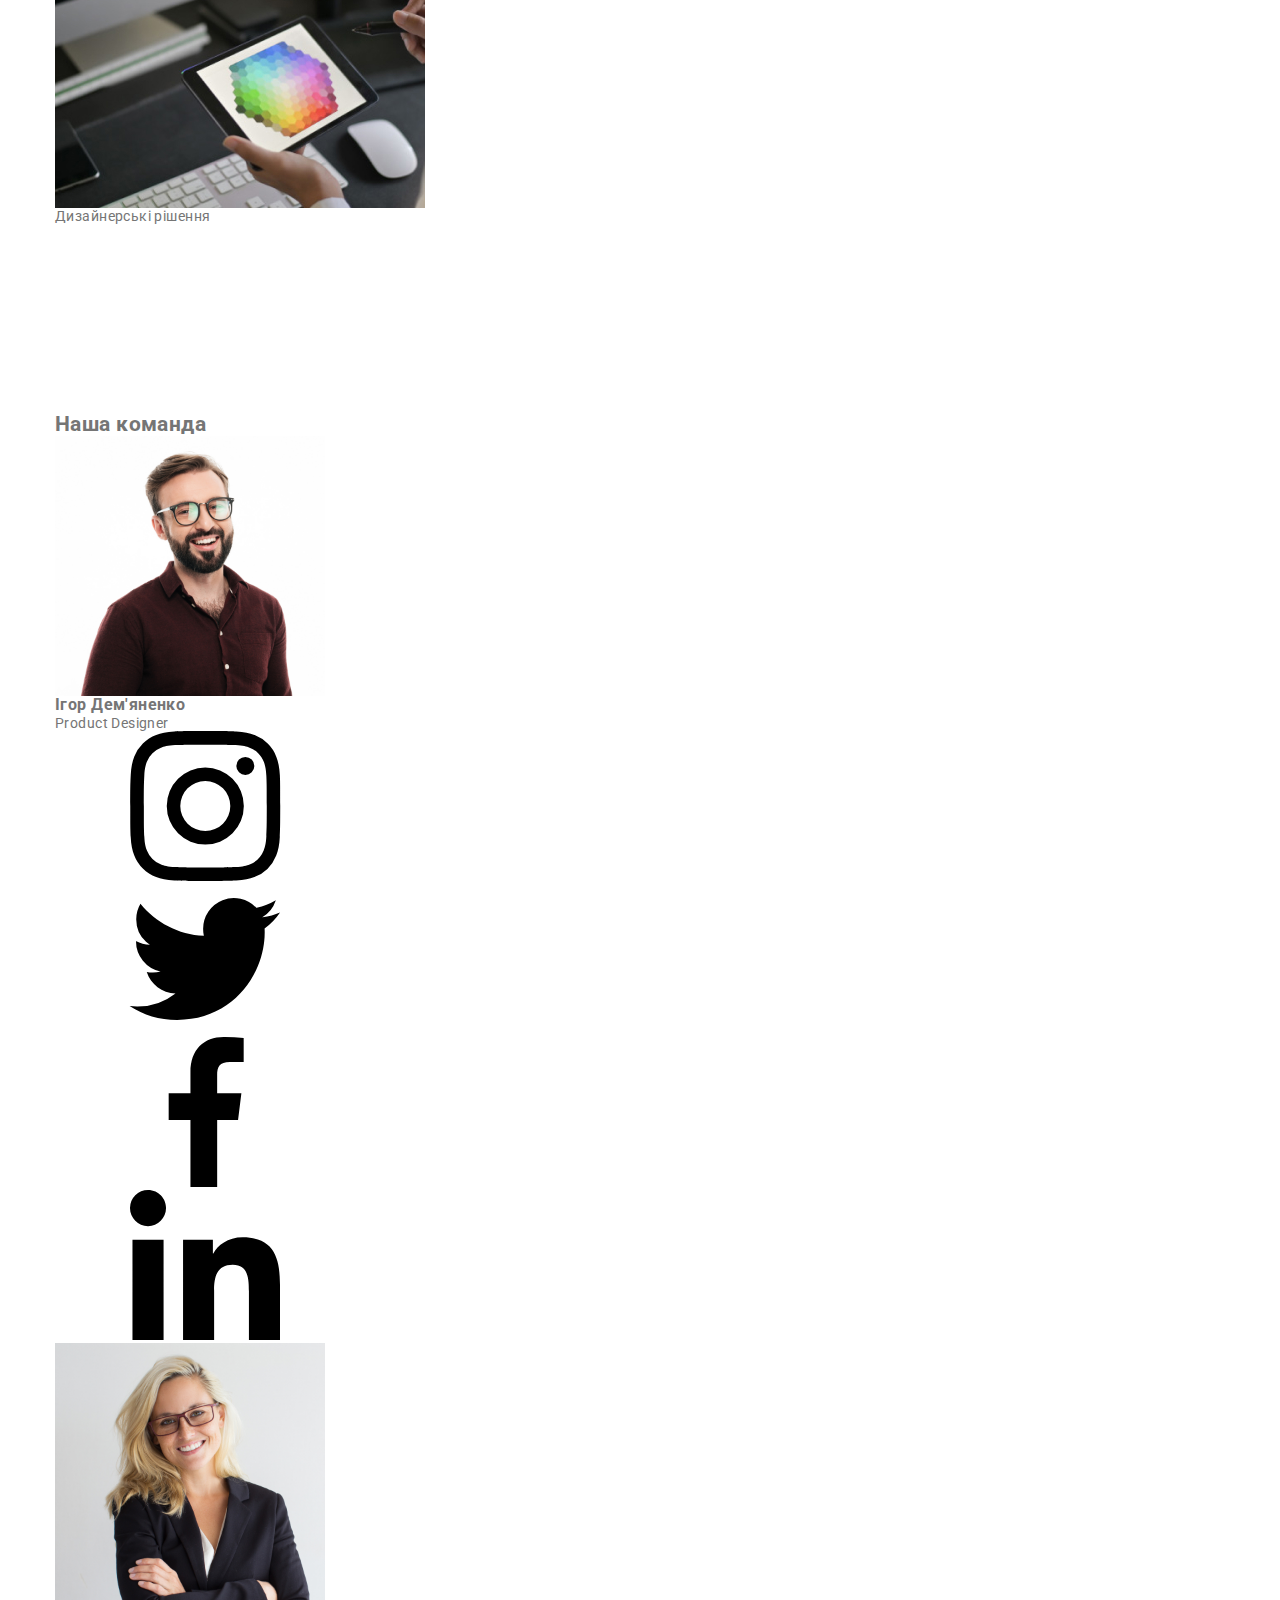
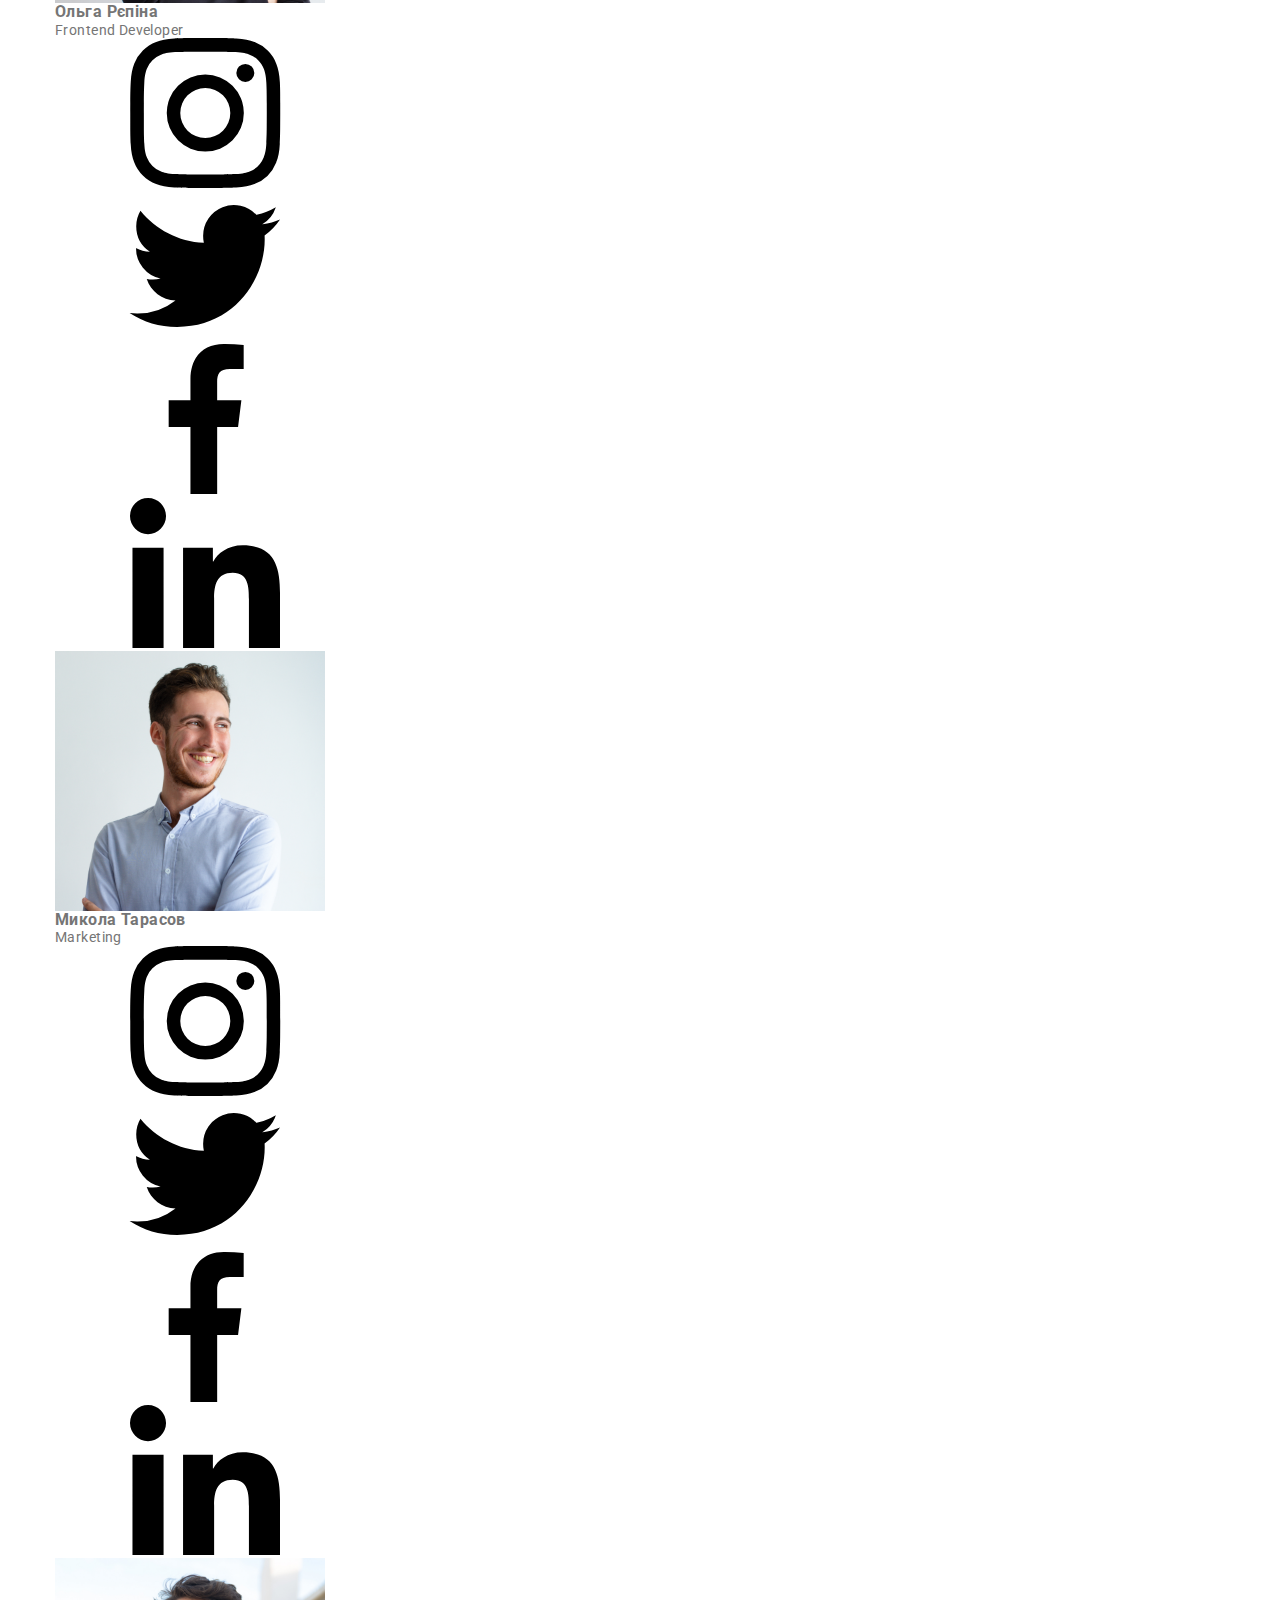
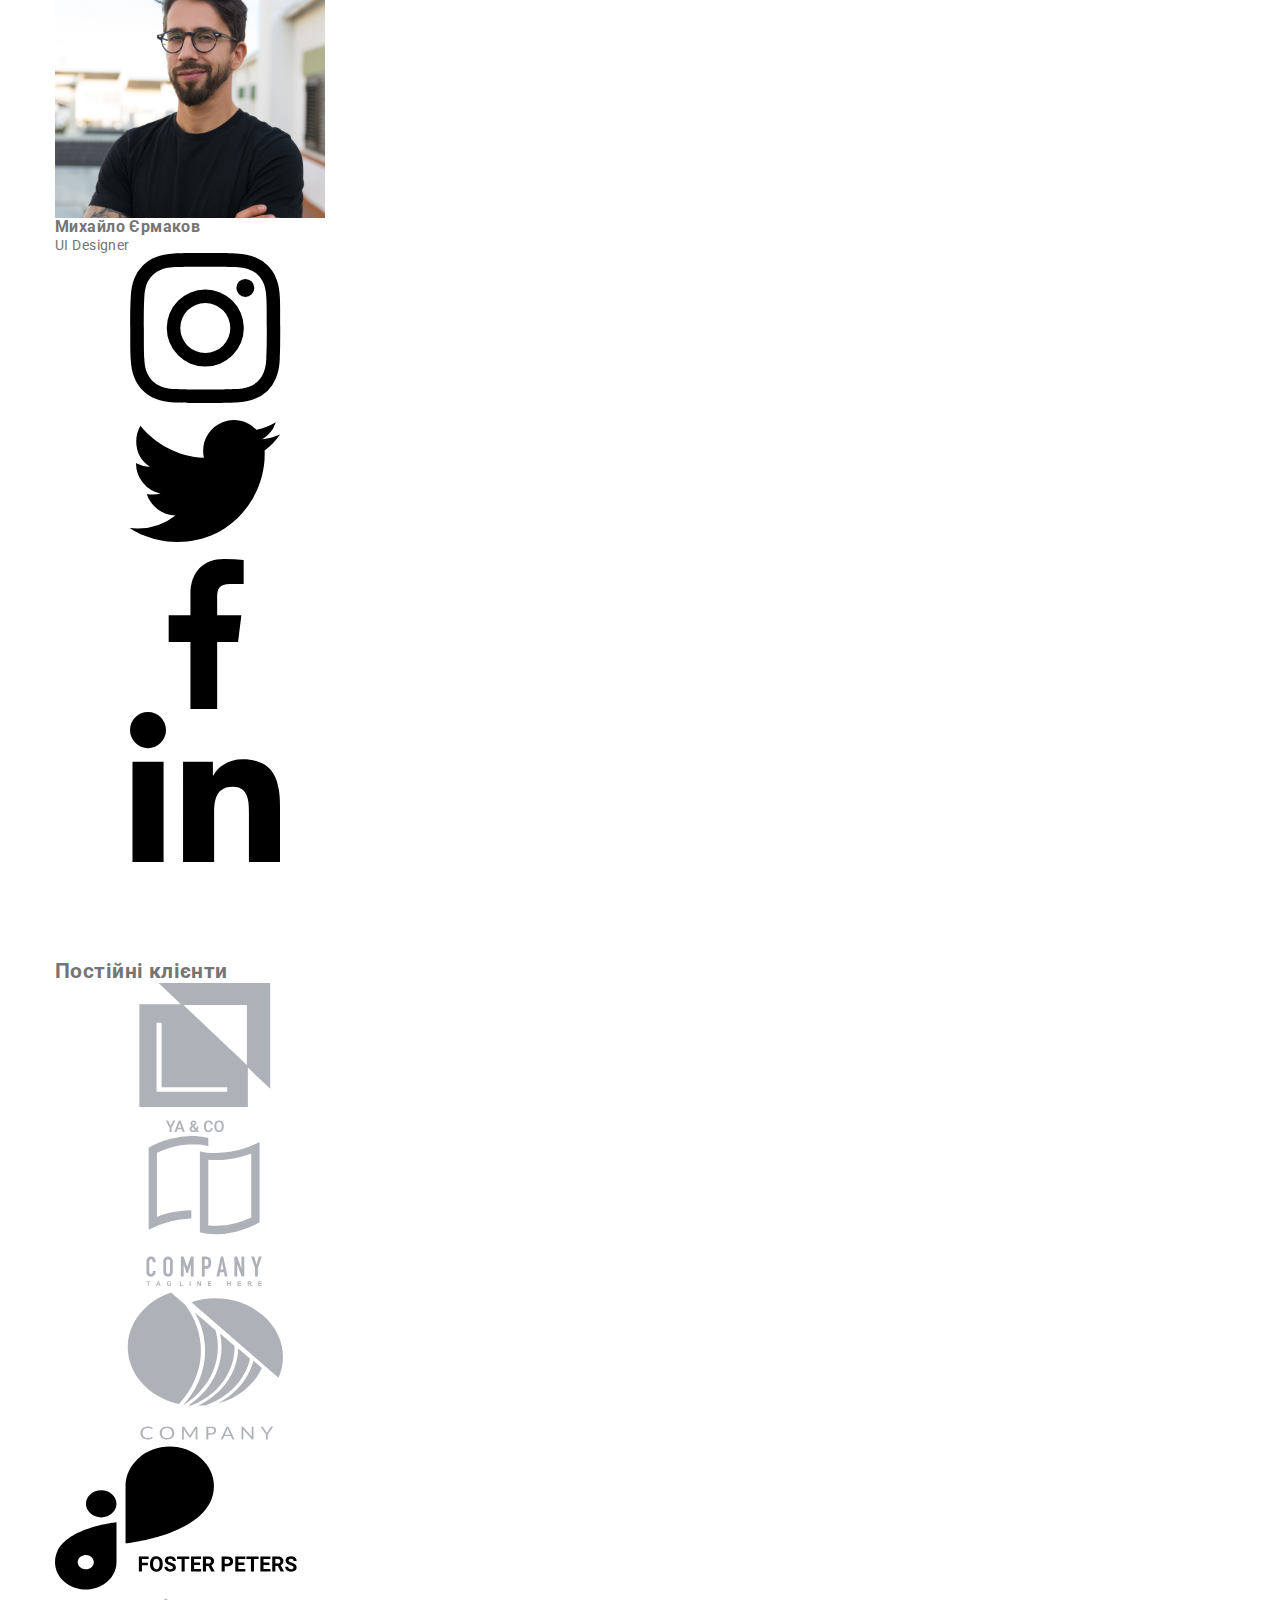
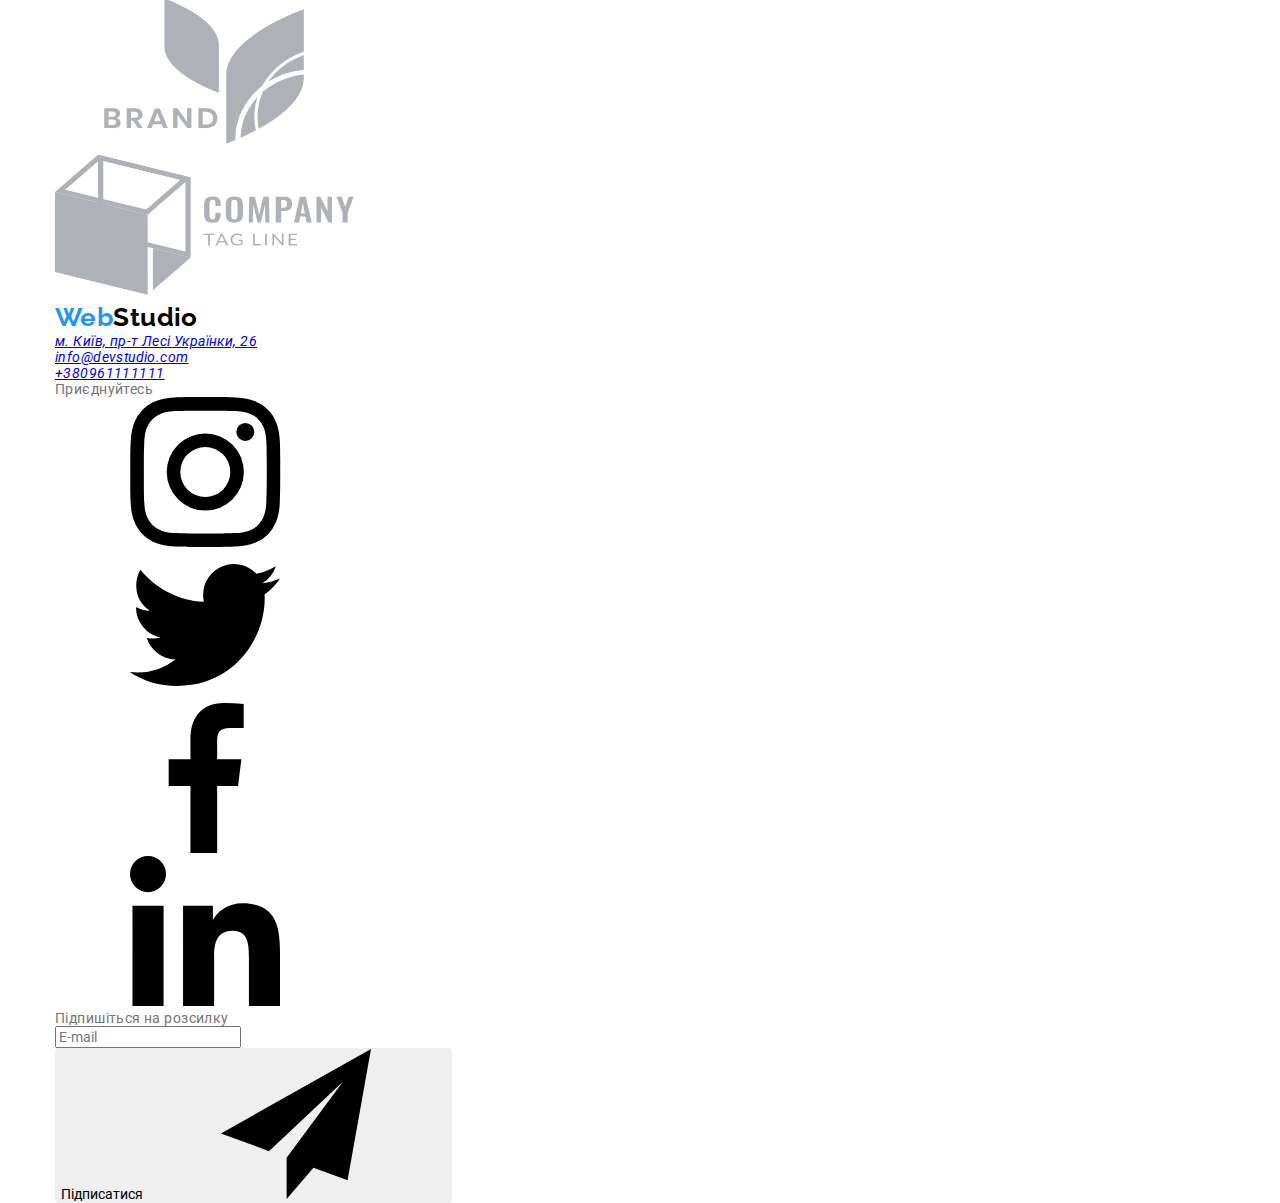
==== commit ed363353: "ffggg" ====
--- a/index.html
+++ b/index.html
@@ -58,32 +58,57 @@
     <main>
       <div class="backdrop is-hidden" data-modal>
         <div class="modal">
-          <form class="form js-sreaker-form">
+          <form class="form">
             <p>Залиште свої дані, ми вам передзвонимо</p>
             <p class="form-field">
-              <label for="name" class="form-label">Ім'я</label>
-              <input class="form-input" type="text" name="name" id="name">
+              <label for="name">Ім'я</label>
+              
+              <input class="form-input"  type="text" name="name" id="name">
+              <span>
+                <svg class="icon-form">
+                  <use href="./img/sprite1.svg#icon-person-modal"></use>
+                </svg>
+                
+              </span>
             </p>
             <p class="form-field">
+              
               <label for="tel">Телефон</label>
-              <input type="tel" name="tel" id="tel"> 
+              <input class="form-input" type="tel" name="tel" id="tel"> 
+              
+                <span>
+                  <svg class="icon-form">
+                    <use href="./img/sprite1.svg#icon-phone-modal"></use>
+                  </svg>
+                  
+                </span>
+              
+              
             </p>
             <p class="form-field">
               <label for="email">Пошта</label>
-              <input type="email" name="email" id="email"> 
+              <input class="form-input" type="email" name="email" id="email"> 
+              <span>
+                <svg></svg>
+              </span>
             </p>
             <p class="form-field">
               <label for="comment">Коментар</label>
               <textarea class="comment" name="comment" id="comment" cols="" rows="10" placeholder="Введіть текст"></textarea>
             </p>
             <p class="form-field">
-              <input type="checkbox" name="policy" id="policy">
-              <label for="policy">Погоджуюся з розсилкою та приймаю Умови договору</label>
+              <label class="checkbox-form">
+                <input class="checkbox" type="checkbox" name="policy">
+                <span class="checkbox-icon"></span>
+                Погоджуюся з розсилкою та приймаю <span class="form-link">Умови договору</span>
+              </label>
+              
+              
             </p>
             
             
             
-            <button type="submit">Відправити</button> 
+            <button class="button primary" type="submit">Відправити</button> 
           </form>
           <button class="button-modal" data-modal-close>&#10006;</button>
         </div>
@@ -460,8 +485,14 @@
           <p class="invitation-form">
             <label for="email"></label>
             <input class="email" type="email" name="email" id="email" placeholder="E-mail">
-            <button type="submit" class="button primary clic">
-              Підписатися</button>
+            <button type="submit" 
+            class="button primary">Підписатися
+            <span>
+              <svg class="icon-send">
+                <use href="./img/sprite1.svg#icon-send-form"></use>
+              </svg>
+            </span>
+          </button>
               
           </p>
           
--- a/css/styles.css
+++ b/css/styles.css
@@ -127,9 +127,7 @@
   letter-spacing: 0.02em;
 
   transition: color 250ms var(--timing-function);
-  
-}
-
+}
 
 .site-nav {
   list-style-type: none;
@@ -142,11 +140,10 @@
 .site-nav .link.current {
   color: var(--accent);
 }
-.thumb-link{
+.thumb-link {
   position: relative;
-  
-}
-.site-nav .link.current::after{
+}
+.site-nav .link.current::after {
   content: "";
   position: absolute;
   display: flex;
@@ -171,7 +168,6 @@
   height: 12px;
   margin-right: 10px;
   fill: currentColor;
-
 }
 .icon-mail:hover,
 .icon-mail:focus {
@@ -212,25 +208,25 @@
 .auth-nav .link:focus {
   color: var(--accent);
 }
-.backdrop{
+.backdrop {
   position: fixed;
   top: 0;
   left: 0;
   width: 100%;
   height: 100%;
   background-color: rgba(33, 32, 30, 0.192);
-  
+
   opacity: 1;
   transition: opacity 250ms var(--timing-function);
 }
-.backdrop.is-hidden{
+.backdrop.is-hidden {
   opacity: 0;
   pointer-events: none;
 }
-.backdrop.is-hidden .modal{
+.backdrop.is-hidden .modal {
   transform: translate(-50%, -50%) scale(0.9);
 }
-.modal{
+.modal {
   position: absolute;
   top: 50%;
   left: 50%;
@@ -240,41 +236,126 @@
   padding: 15px;
   background-color: #ffffff;
 
-opacity: 1;
+  opacity: 1;
   transform: translate(-50%, -50%) scale(1);
   transition: 250ms var(--timing-function);
 }
-.form{
+.form {
   width: 500px;
-  outline: 1px solid tomato;
+
   margin-right: auto;
   margin-left: auto;
   padding: 20px;
 }
-.form-field{
-  outline: 1px solid blue;
+.form-name {
+  margin-bottom: 12px;
+  font-weight: 700;
+  font-size: 20px;
+  line-height: 23px;
+  text-align: center;
+  letter-spacing: 0.03em;
+
+  color: var(--title-text-color);
+}
+.form-field {
+  position: relative;
+
   display: flex;
   flex-direction: column;
   margin-bottom: 20px;
 }
-.form-field label{
+.form-field:focus-within .icon-form {
+  fill: var(--accent);
+  
+}
+
+.form-input:focus + .form-label {
+  /* color: red; */
+}
+.form-label {
+  /* position: absolute;
+  top: 50%;
+  left: 30px;
+  background-color: #2196f3;
+  transform: translateY(-50%); */
+}
+.form-field label {
   margin-bottom: 4px;
 }
-.form-field input{
+.form-field input {
   margin: 0;
   padding: 11px 12px;
+  padding-left: 50px;
   border: 1px solid rgba(33, 33, 33, 0.2);
   border-radius: 4px;
 }
-.form-field input::placeholder{
-  color: rgba(117, 117, 117, 0.5);;
-}
-.textarea{
+
+.form-field input::placeholder {
+  color: rgba(117, 117, 117, 0.5);
+}
+.icon-form {
+  position: absolute;
+  top: 50%;
+  left: 30px;
+  display: inline-block;
+  width: 18px;
+  height: 18px;
+  
+
+  transform: translateX(-50%);
+}
+.form-input:focus .icon-form {
+  /* background-color: var(--accent);
+  border-radius: var(--accent);
+} */
+.checkbox {
+  position: absolute;
+  width: 1px;
+  height: 1px;
+  margin: -1px;
+  border: 0;
+  padding: 0;
+  white-space: nowrap;
+  clip-path: inset(100%);
+  clip: rect(0 0 0 0);
+  overflow: hidden;
+
+  /* appearance: none;
+-webkit-appearance: none;
+-moz-appearance: none; 
+position: absolute; */
+}
+.checkbox-form {
+  display: flex;
+  align-items: center;
+}
+.checkbox-icon {
+  display: inline-block;
+  width: 15px;
+  height: 15px;
+  background-color: var(--white);
+  border: 0.2px solid var(--black);
+  border-radius: 2px;
+  margin-right: 7px;
+}
+.checkbox:checked + .checkbox-icon {
+  background-color: var(--accent);
+  background-image: url(../img/check-modal.svg);
+  background-size: contain;
+  background-origin: border-box;
+  border-color: var(--accent);
+}
+.form-link {
+  text-decoration: underline;
+  color: var(--accent);
+}
+
+.textarea {
   resize: none;
-  
-}
-.comment{
+}
+.comment {
   padding: 12px 16px;
+  margin-bottom: 20px;
 }
 
 /* hero */
@@ -322,7 +403,7 @@
   display: inline-block;
   border-radius: 4px;
 }
-.button-modal{
+.button-modal {
   position: absolute;
   top: 0;
   right: 0;
@@ -333,9 +414,8 @@
   margin-top: 8px;
   margin-right: 8px;
   background-image: url(../img/close.svg);
-  
-}
-.modal-icon{
+}
+.modal-icon {
   width: 30px;
   height: 30px;
 }
@@ -369,8 +449,9 @@
   line-height: 1.62;
   letter-spacing: 0.03em;
   cursor: pointer;
-  
-  transition: background-color 250ms var(--timing-function), color 250ms var(--timing-function), box-shadow 250ms var(--timing-function);
+
+  transition: background-color 250ms var(--timing-function),
+    color 250ms var(--timing-function), box-shadow 250ms var(--timing-function);
 }
 
 .button.secondary:hover,
@@ -465,7 +546,6 @@
 }
 
 .examples {
-  
   display: flex;
 
   list-style-type: none;
@@ -473,19 +553,17 @@
 .ex {
   margin-bottom: 50px;
 }
-.thumb-item{
+.thumb-item {
   position: relative;
-
 }
 
 .examples .item {
-  
 }
 .examples .item + .item {
   margin-left: 30px;
 }
 
-.item-name{
+.item-name {
   position: absolute;
   display: flex;
   bottom: 0;
@@ -493,12 +571,12 @@
   height: 70px;
   justify-content: center;
   align-items: center;
-   
-font-weight: 700;
-line-height: 1.14;
-text-transform: uppercase;
-color: #FFFFFF;
-background: rgba(47, 48, 58, 0.8);
+
+  font-weight: 700;
+  line-height: 1.14;
+  text-transform: uppercase;
+  color: #ffffff;
+  background: rgba(47, 48, 58, 0.8);
 }
 
 .work {
@@ -568,7 +646,8 @@
   height: 44px;
   border-radius: 50%;
   border: none;
-  transition: color 250ms var(--timing-function), background-color 250ms var(--timing-function);
+  transition: color 250ms var(--timing-function),
+    background-color 250ms var(--timing-function);
 }
 .s-links .link:hover,
 .s-links .link:focus {
@@ -601,53 +680,45 @@
   display: flex;
   flex-wrap: wrap;
   gap: 30px;
-  
-  
-}
-.thumb-project{
+}
+.thumb-project {
   position: relative;
   overflow: hidden;
 }
-.project-name .overlay{
-  
+.project-name .overlay {
   width: 100%;
   height: 100%;
   position: absolute;
   background-color: rgba(33, 150, 243, 0.9);
-  
+
   transform: translateY(100%);
   transition: transform 250ms var(--timing-function);
 
-  font-family: 'Roboto';
-font-style: normal;
-font-weight: 400;
-font-size: 18px;
-line-height: 1.56;
-letter-spacing: 0.03em;
-padding: 63px 24px;
-
-color: #FFFFFF;
+  font-family: "Roboto";
+  font-style: normal;
+  font-weight: 400;
+  font-size: 18px;
+  line-height: 1.56;
+  letter-spacing: 0.03em;
+  padding: 63px 24px;
+
+  color: #ffffff;
 }
 
 .project .link {
   display: block;
   transition: box-shadow 250ms var(--timing-function);
-  
 }
 .project .link:hover,
 .project .link:focus {
   box-shadow: 10px 10px 8px 2px rgba(0, 0, 0, 0.3);
-  
 }
 .project-name {
   width: 370px;
-  
-
-  
-}
-.project .link:hover .overlay, .project .link:focus .overlay{
+}
+.project .link:hover .overlay,
+.project .link:focus .overlay {
   transform: translateY(0);
-  
 }
 
 .project-name:nth-child(3n) {
@@ -659,7 +730,6 @@
 .project-name .title-name {
   padding: 20px 24px;
   border: 1px solid #ececec;
-  
 }
 
 .project .title {
@@ -702,7 +772,8 @@
   align-items: center;
   justify-content: center;
   color: var(--icon-color);
-  transition: color 250ms var(--timing-function), background-color 250ms var(--timing-function);
+  transition: color 250ms var(--timing-function),
+    background-color 250ms var(--timing-function);
 }
 .clients .name {
 }
@@ -717,7 +788,6 @@
   fill: currentColor;
 }
 
-
 .adress .adress-link {
   color: var(--white);
   font-weight: 400;
@@ -811,43 +881,50 @@
   display: flex;
   align-items: baseline;
 }
-.invitation{
-  
+.invitation {
   margin-left: 93px;
   width: 570px;
 }
-.invitation-name{
+.invitation-name {
   margin-bottom: 20px;
-  font-family: 'Roboto';
-font-style: normal;
-font-weight: 700;
-font-size: 14px;
-line-height: 16px;
-letter-spacing: 0.03em;
-text-transform: uppercase;
-
-color: #FFFFFF;
-
-}
-.invitation-form{
+  font-family: "Roboto";
+  font-style: normal;
+  font-weight: 700;
+  font-size: 14px;
+  line-height: 16px;
+  letter-spacing: 0.03em;
+  text-transform: uppercase;
+
+  color: #ffffff;
+}
+.invitation-form {
   position: relative;
   display: flex;
-
-}
-.email{
+}
+.email {
   margin-right: 12px;
   border: 1px solid rgba(255, 255, 255, 0.3);
   filter: drop-shadow(0px 4px 4px rgba(0, 0, 0, 0.15));
-border-radius: 4px;
-width: 358px;
-}
-
-.clic::after{
-  content: "";
+  border-radius: 4px;
+  width: 358px;
+}
+
+.clic::after {
+  /* content: "";
   position: absolute;
   width: 24px;
   height: 24px;
   border-radius: 1px solid var(--black);
-  background-color: red;
+  
+  margin-left: 10px; */
+}
+.icon-send {
+  position: absolute;
+  top: 13px;
+  right: 18px;
+  display: inline-block;
+  width: 24px;
+  height: 24px;
+  fill: var(--white);
   margin-left: 10px;
-}+}
